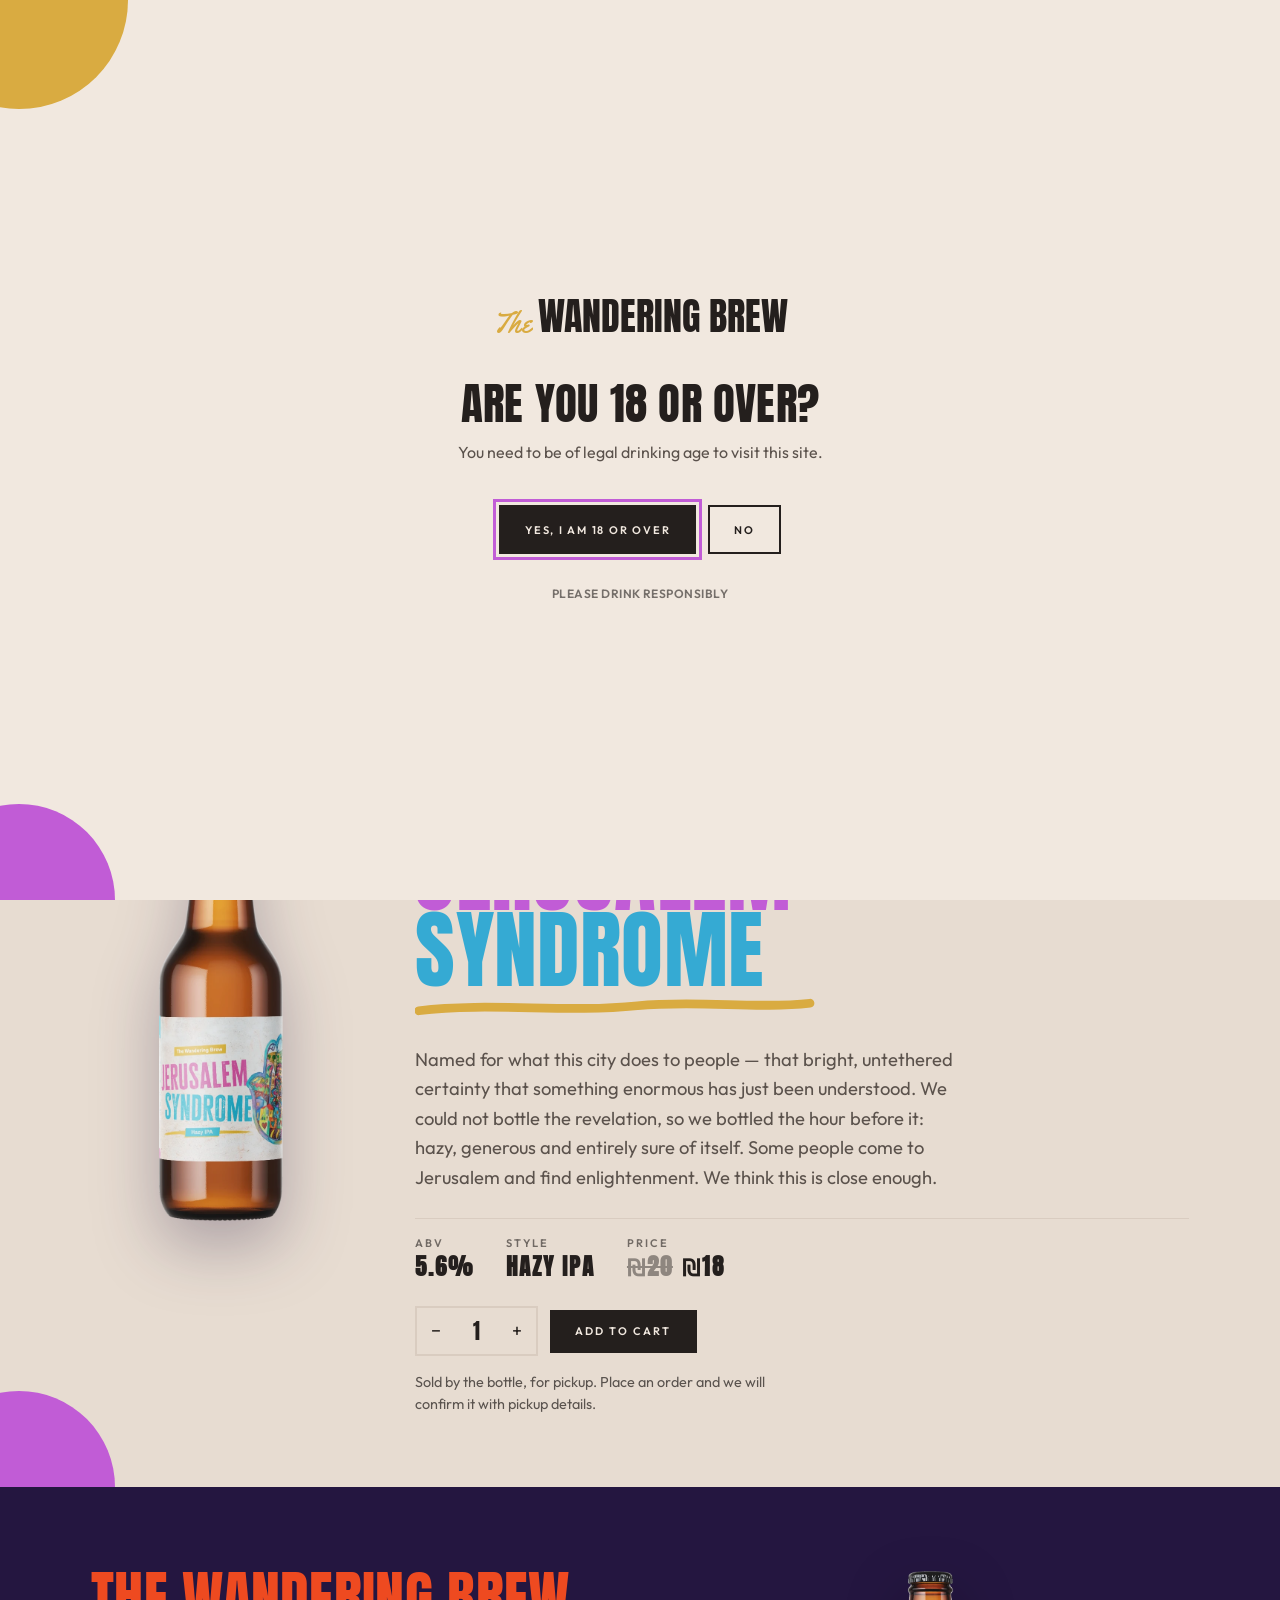
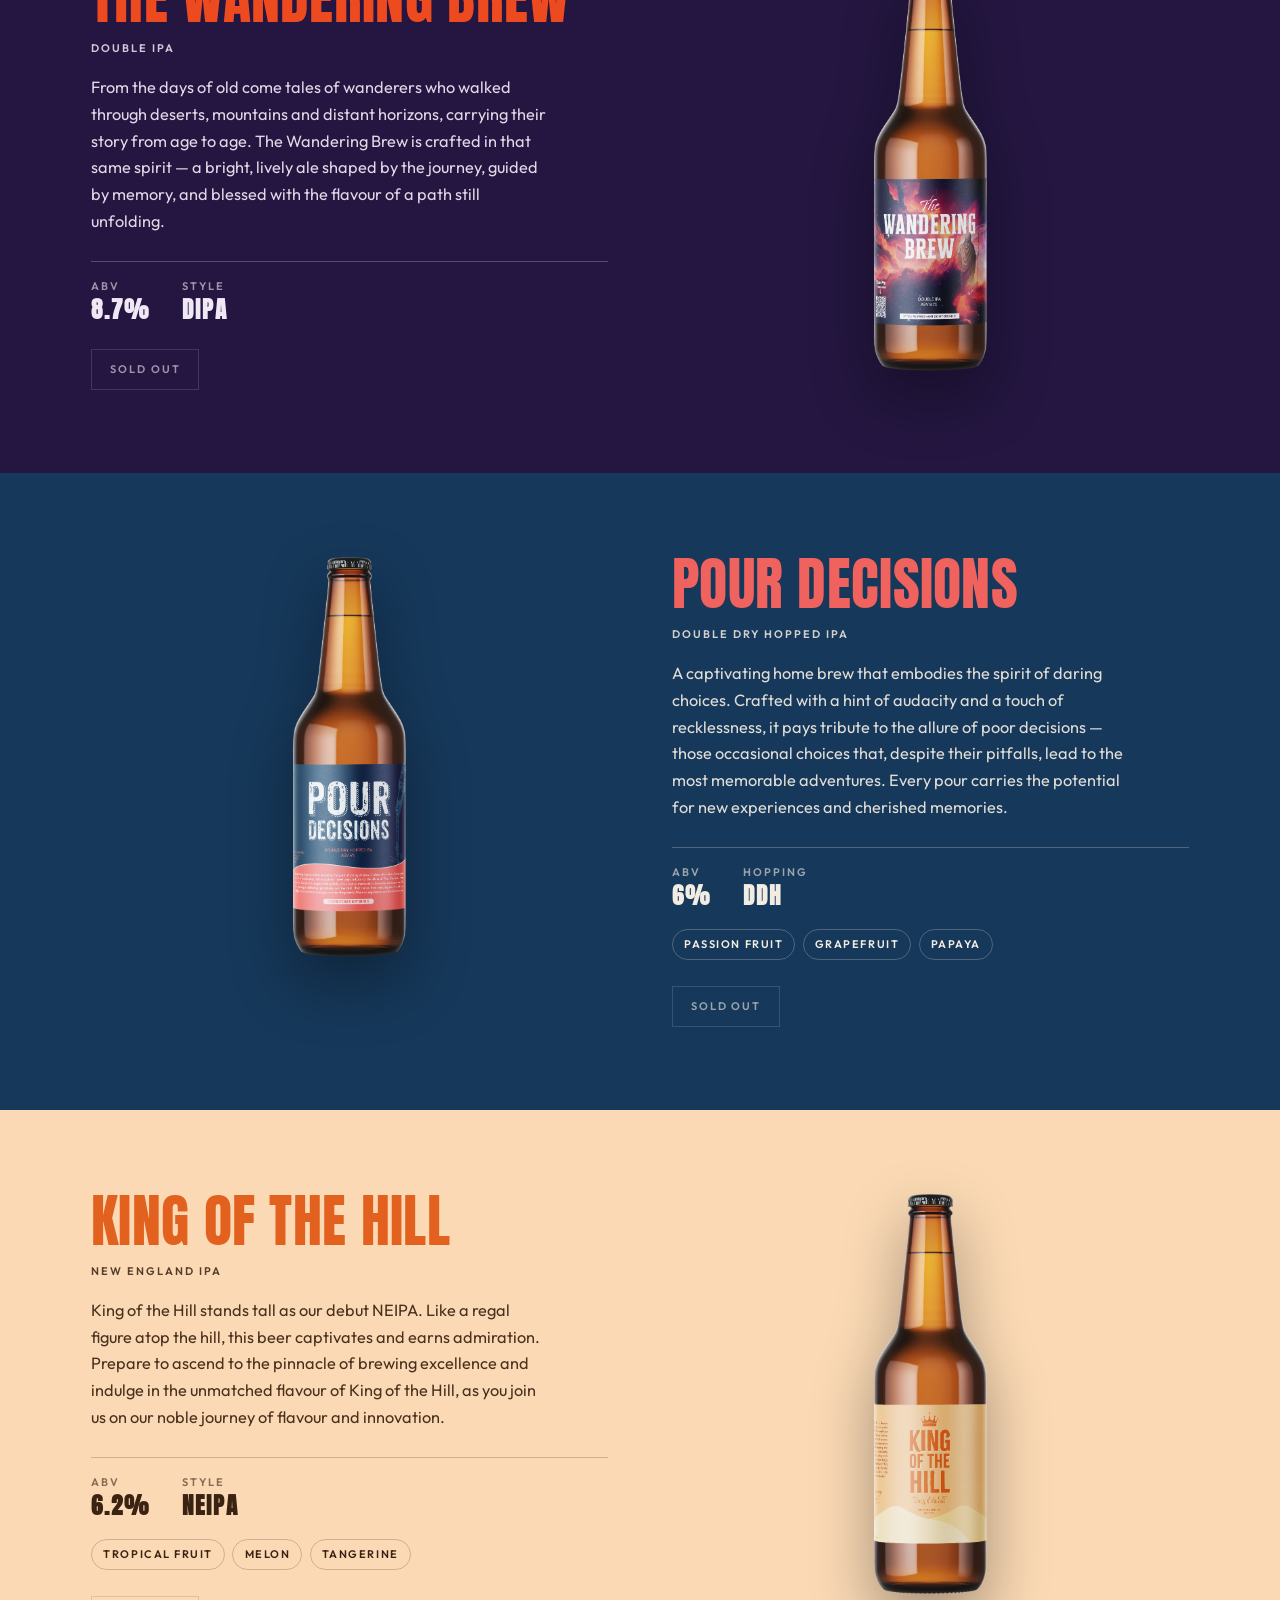
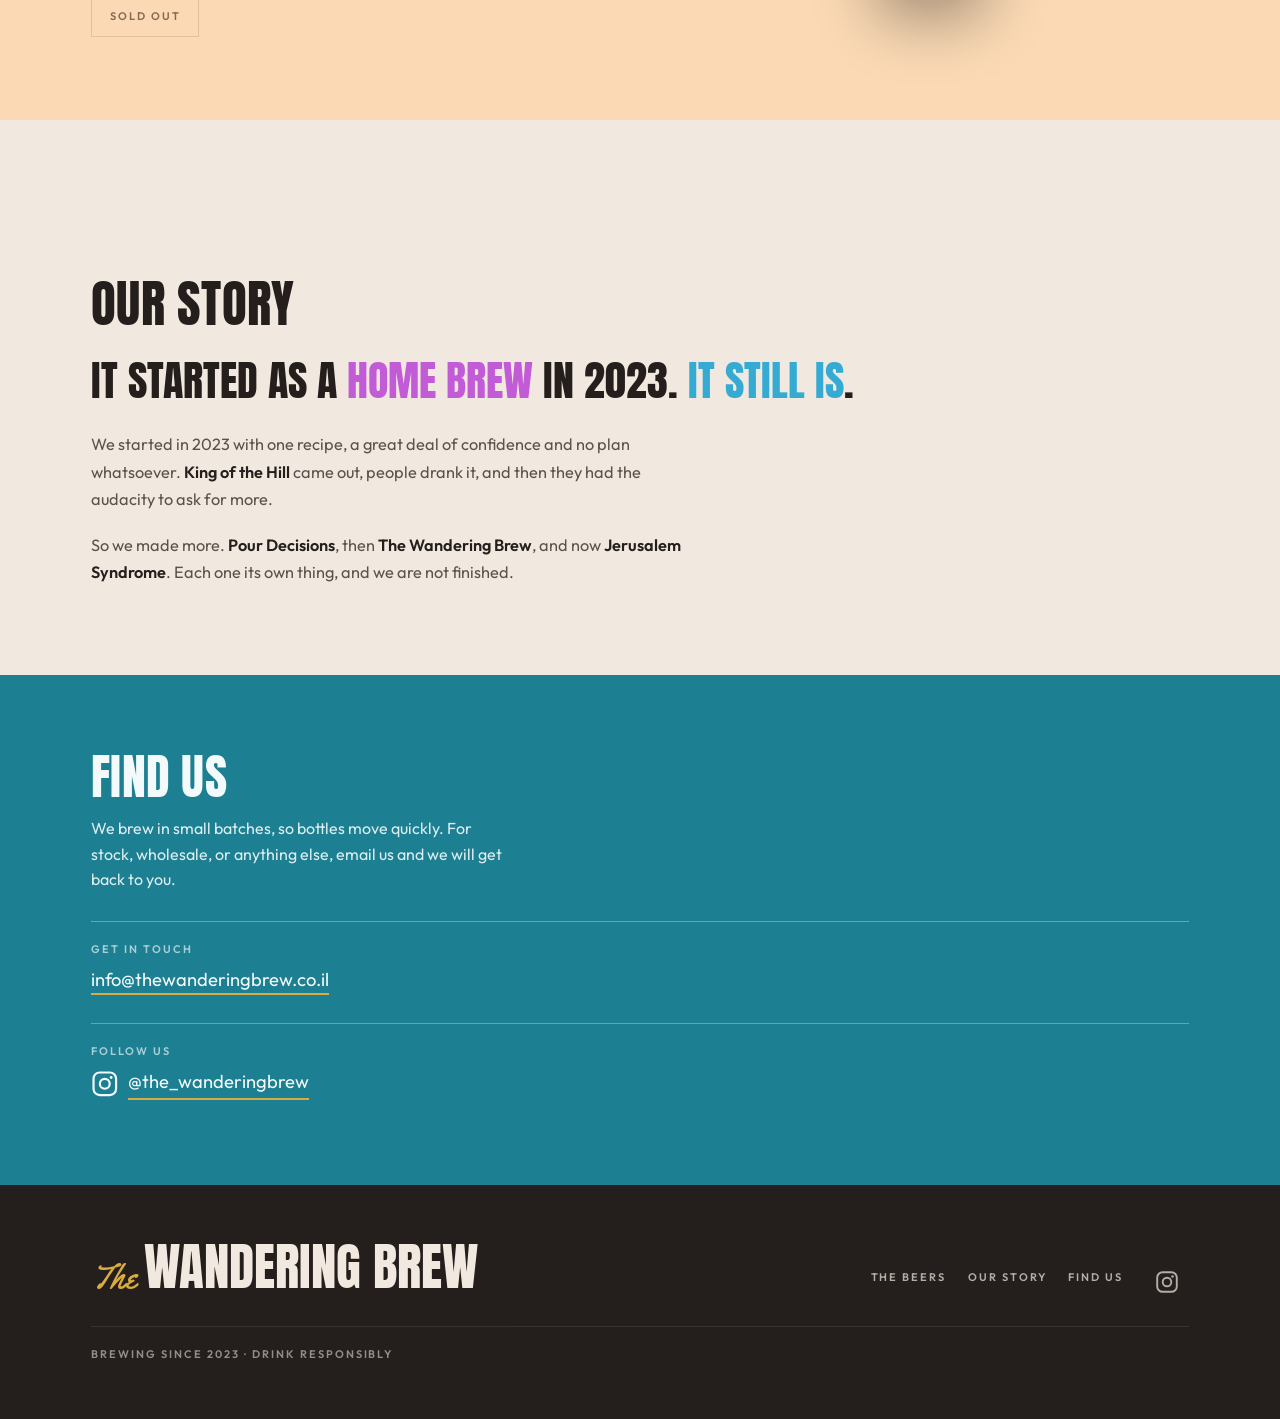
==== index.html @ 28948157 "Put the opener bottles back on mobile Restores the stacked row below 860px: static, centred, each bo" ====
<!doctype html>
<html lang="en">
<head>
<meta charset="utf-8">
<meta name="viewport" content="width=device-width,initial-scale=1,viewport-fit=cover">
<title>The Wandering Brew — small batch craft beer</title>
<meta name="description" content="Small batch craft beer. Jerusalem Syndrome, The Wandering Brew, Pour Decisions and King of the Hill.">
<link rel="canonical" href="https://thewanderingbrew.co.il/">
<meta name="theme-color" content="#F1E8DF">
<link rel="icon" href="/favicon-32.png" sizes="32x32" type="image/png">
<link rel="icon" href="/favicon-16.png" sizes="16x16" type="image/png">
<link rel="apple-touch-icon" href="/apple-touch-icon.png">

<meta property="og:type" content="website">
<meta property="og:site_name" content="The Wandering Brew">
<meta property="og:title" content="The Wandering Brew — small batch craft beer">
<meta property="og:description" content="Small batch craft beer. Jerusalem Syndrome, a hazy IPA, is out now.">
<meta property="og:url" content="https://thewanderingbrew.co.il/">
<meta property="og:image" content="https://thewanderingbrew.co.il/og.jpg">
<meta property="og:image:width" content="1200">
<meta property="og:image:height" content="630">
<meta name="twitter:card" content="summary_large_image">

<style>
/* baseline the artifact host used to provide */
:root{color-scheme:light}
*{box-sizing:border-box}
html{-webkit-text-size-adjust:100%}
body{margin:0}
img{max-width:100%}
[hidden]{display:none!important}
</style>
<link rel="preconnect" href="https://fonts.googleapis.com">
<link rel="preconnect" href="https://fonts.gstatic.com" crossorigin>
<link rel="stylesheet" href="https://fonts.googleapis.com/css2?family=Anton&family=Outfit:wght@300..700&family=Yellowtail&display=swap">
<style>
:root{
  /* pulled from the labels */
  --plaster:#F1E8DF;
  --plaster-2:#E7DCD1;
  --ink:#241F1D;
  --ink-2:#5B524C;
  --muted:#8C8078;
  --line:#D9CCC0;

  --orchid:#C15CD6;
  --cyan:#35AAD3;
  --gold:#D9AB41;
  --teal:#1C7F92;
  --orange:#E2611E;
  --peach:#FAD9B4;
  --cream:#FDEFDC;
  --navy:#16385A;
  --coral:#EF625D;
  --cosmic:#241640;
  --fire:#EE4A20;

  --display:"Anton","Arial Narrow",Impact,sans-serif;
  --script:"Yellowtail",cursive;
  --body:"Outfit","Helvetica Neue",Helvetica,Arial,sans-serif;

  --wrap:1200px;
  --gutter:clamp(18px,4vw,56px);

  --noise:url("data:image/svg+xml,%3Csvg xmlns='http://www.w3.org/2000/svg' width='260' height='260'%3E%3Cfilter id='n'%3E%3CfeTurbulence type='fractalNoise' baseFrequency='0.85' numOctaves='4' stitchTiles='stitch'/%3E%3CfeColorMatrix type='saturate' values='0'/%3E%3C/filter%3E%3Crect width='260' height='260' filter='url(%23n)'/%3E%3C/svg%3E");
  --noise-opacity:.07;
  --noise-blend:multiply;
}

*{box-sizing:border-box}
body{
  margin:0;
  background:var(--plaster);
  color:var(--ink);
  font-family:var(--body);
  font-size:1rem;
  line-height:1.6;
  -webkit-font-smoothing:antialiased;
  overflow-x:hidden;
}
body::before{
  content:"";position:fixed;inset:0;z-index:999;pointer-events:none;
  background-image:var(--noise);
  opacity:var(--noise-opacity);
  mix-blend-mode:var(--noise-blend);
}
.wrap{width:100%;max-width:var(--wrap);margin-inline:auto;padding-inline:var(--gutter)}
a{color:inherit}
p{margin:0}
h1,h2,h3{margin:0;font-family:var(--display);font-weight:400;text-transform:uppercase;line-height:.94;letter-spacing:.005em;text-wrap:balance}
img{display:block}
:focus-visible{outline:3px solid var(--orchid);outline-offset:3px}

.lbl{
  font-family:var(--body);font-size:.6875rem;font-weight:600;
  letter-spacing:.18em;text-transform:uppercase;line-height:1.4;
}
.script{font-family:var(--script);text-transform:none;font-weight:400}

/* ---------- top bar ---------- */
.topbar{position:sticky;top:env(safe-area-inset-top,0px);z-index:40;background:var(--plaster);border-bottom:1px solid var(--line)}
.topbar .wrap{display:flex;align-items:center;gap:1.1rem 1.5rem;min-height:60px;flex-wrap:wrap;padding-block:.85rem}
.mark{text-decoration:none;margin-right:auto;display:flex;align-items:baseline;gap:.3rem;white-space:nowrap}
.mark .script{font-size:1.25rem;color:var(--gold);line-height:1}
.mark .name{font-family:var(--display);font-size:1.15rem;text-transform:uppercase;letter-spacing:.01em}
.topbar nav{display:flex;gap:1.35rem;flex-wrap:wrap;align-items:center}
.topbar nav a{
  text-decoration:none;color:var(--ink-2);
  font-size:.6875rem;font-weight:600;letter-spacing:.16em;text-transform:uppercase;
  padding-bottom:.15rem;border-bottom:2px solid transparent;transition:color .18s ease,border-color .18s ease;
}
.topbar nav a:hover{color:var(--ink);border-bottom-color:var(--orchid)}

/* ---------- opener ---------- */
.opener{
  position:relative;overflow:hidden;
  background:var(--teal);color:#fff;
  min-height:clamp(470px,72vh,760px);
  display:flex;align-items:center;
}
.opener .wrap{position:relative;z-index:2;padding-block:clamp(2.5rem,6vw,4rem)}
.opener-copy{max-width:min(40%,500px)}
.wordmark{line-height:.95}
.wordmark .script{
  font-family:var(--script);text-transform:none;
  font-size:clamp(1.9rem,5.4vw,4rem);color:var(--gold);
  margin-right:.18em;
}
.wordmark .name{
  font-family:var(--display);text-transform:uppercase;
  font-size:clamp(2.3rem,7vw,5.6rem);letter-spacing:.005em;
}
.opener-line{
  margin-top:clamp(1rem,2.4vw,1.5rem);
  font-size:clamp(1.02rem,1.7vw,1.3rem);max-width:30ch;opacity:.92;
}
.opener-bottles{
  position:absolute;z-index:1;
  right:0;bottom:-64px;
  width:auto;left:38%;
  display:flex;align-items:flex-end;justify-content:flex-end;
  gap:clamp(2px,0.9vw,14px);
  padding-right:clamp(14px,1.6vw,30px);
  pointer-events:none;
}
.opener-bottles img{
  height:clamp(309px,min(69vh,45vw),716px);width:auto;flex:0 0 auto;
  filter:drop-shadow(0 18px 28px rgba(0,0,0,.32));
}
.opener-bottles img:nth-child(1){height:clamp(318px,min(70vh,46vw),740px)}
.opener-bottles img:nth-child(2){height:clamp(298px,min(66vh,44vw),693px)}
.opener-bottles img:nth-child(3){height:clamp(323px,min(71vh,47.5vw),751px)}
.opener-bottles img:nth-child(4){height:clamp(293px,min(65vh,43vw),674px)}
@media (max-width:860px){
  .opener{display:block;min-height:0}
  .opener-copy{max-width:none}
  .opener-bottles{
    position:static;left:auto;bottom:auto;
    margin-top:clamp(1.75rem,6vw,2.5rem);
    justify-content:center;padding-right:0;gap:4px;
  }
  .opener-bottles img,
  .opener-bottles img:nth-child(1),
  .opener-bottles img:nth-child(2),
  .opener-bottles img:nth-child(3),
  .opener-bottles img:nth-child(4){height:auto;width:23%;margin-bottom:0}
  .opener .wrap{padding-bottom:0}
}

/* ---------- hero ---------- */
.hero{position:relative;overflow:hidden;background:var(--plaster-2)}
.blob{position:absolute;border-radius:50%;pointer-events:none}
.blob.gold{width:clamp(130px,17vw,240px);aspect-ratio:1;background:var(--gold);top:calc(-1 * clamp(65px,8.5vw,120px));left:calc(-1 * clamp(55px,7vw,95px))}
.blob.orchid{width:clamp(120px,15vw,215px);aspect-ratio:1;background:var(--orchid);bottom:calc(-1 * clamp(60px,7.5vw,105px));left:calc(-1 * clamp(45px,6vw,85px))}
.hero .wrap{
  position:relative;z-index:1;
  display:grid;
  grid-template-columns:minmax(0,260px) minmax(0,1fr);
  gap:clamp(1.5rem,5vw,4rem);
  align-items:start;
  padding-block:clamp(2.5rem,6vw,4.5rem);
}
.tag{
  display:inline-block;background:var(--gold);color:#2B2008;
  padding:.4rem .85rem;margin-bottom:clamp(1.1rem,2.5vw,1.6rem);
}
.hero h2{font-size:clamp(2.6rem,7.6vw,5.4rem);line-height:.88}
.hero h2 .j{color:var(--orchid);display:block}
.hero h2 .s{color:var(--cyan);display:block}
.brush{display:block;width:clamp(180px,52%,400px);height:auto;margin-top:.6rem}
.hero .blurb{
  margin-top:clamp(1.25rem,3vw,1.75rem);
  font-size:clamp(1rem,1.5vw,1.15rem);color:var(--ink-2);max-width:46ch;
}
.hero .meta{display:flex;gap:1.5rem;flex-wrap:wrap;margin-top:1.5rem;color:var(--muted)}
.hero .meta b{color:var(--ink);font-weight:600}

/* ---------- section head ---------- */
.sec-head{
  display:flex;justify-content:space-between;align-items:flex-end;gap:1.5rem;flex-wrap:wrap;
  padding-block:clamp(2.75rem,6vw,4.5rem) clamp(1.5rem,3vw,2.25rem);
}
.sec-head h2{font-size:clamp(1.9rem,5vw,3.2rem)}
.sec-head p{color:var(--ink-2);max-width:42ch;font-size:.95rem}

/* ---------- beer rows ---------- */
.beer{background:var(--bg);color:var(--fg);position:relative;overflow:hidden}
.beer .wrap{
  display:grid;grid-template-columns:minmax(0,1fr) minmax(0,1fr);
  gap:clamp(1.75rem,5vw,4.5rem);align-items:start;
  padding-block:clamp(2.75rem,6.5vw,5.5rem);
}
@media (max-width:820px){.beer .wrap{grid-template-columns:1fr;gap:1.75rem}}
.beer.flip .media{order:2}
@media (max-width:820px){.beer.flip .media{order:0}}
.bottle{
  width:fit-content;
  margin-inline:auto;
  filter:drop-shadow(0 26px 30px rgba(0,0,0,.34));
}
.bottle img{height:min(50vh,400px);width:auto}
.beer .no{color:var(--accent);margin-bottom:.9rem}
.beer h3{font-size:clamp(2.1rem,5.5vw,3.6rem);color:var(--accent)}
.beer .sub{font-family:var(--script);font-size:1.35rem;color:var(--fg);opacity:.8;margin-top:.35rem}
.beer .style{margin-top:1rem;color:var(--fg);opacity:.85}
.beer .desc{margin-top:1.1rem;font-size:1.02rem;line-height:1.65;max-width:42ch;opacity:.92}
.specs{display:flex;gap:2rem;flex-wrap:wrap;margin-top:1.6rem;padding-top:1.1rem;border-top:1px solid var(--hair)}
.specs .k{opacity:.6;display:block;margin-bottom:.2rem}
.specs .v{font-family:var(--display);font-size:1.45rem;text-transform:uppercase;line-height:1}
.specs .v s{opacity:.45;text-decoration-thickness:2px;margin-right:.15rem}
.notes{margin-top:1.25rem;display:flex;gap:.45rem;flex-wrap:wrap}
.note{
  font-size:.6875rem;font-weight:600;letter-spacing:.14em;text-transform:uppercase;
  padding:.35rem .7rem;border:1px solid var(--hair);border-radius:99px;
}
.tbc{opacity:.55;font-style:italic;text-transform:none;letter-spacing:0;font-family:var(--body);font-size:1rem}

/* anchor targets, offset so the sticky bar does not sit over them */
#beers,#story,#find{scroll-margin-top:var(--bar,68px)}

/* ---------- buying ---------- */
.buy{display:flex;align-items:center;gap:.75rem;flex-wrap:wrap;margin-top:1.6rem}
.btn{
  font-family:var(--body);font-size:.6875rem;font-weight:600;
  letter-spacing:.18em;text-transform:uppercase;line-height:1;
  background:var(--ink);color:var(--plaster);
  border:0;padding:1rem 1.6rem;cursor:pointer;transition:opacity .18s ease;
}
.btn:hover{opacity:.84}
.btn.is-done{background:var(--teal)}
.qty{display:flex;align-items:center;border:2px solid var(--hair,var(--line))}
.qty-btn{
  font-family:var(--body);font-size:1.15rem;line-height:1;
  background:none;border:0;color:inherit;cursor:pointer;width:2.3rem;height:2.9rem;
}
.qty-n{
  width:2.8rem;height:2.9rem;text-align:center;padding:0;
  font-family:var(--display);font-size:1.3rem;
  background:none;border:0;color:inherit;-moz-appearance:textfield;
}
.qty-n::-webkit-outer-spin-button,.qty-n::-webkit-inner-spin-button{-webkit-appearance:none;margin:0}
.soldout{display:inline-block;padding:.75rem 1.1rem;border:1px solid var(--hair,var(--line));opacity:.6}
.buy-note{margin-top:.9rem;font-size:.9rem;line-height:1.55;opacity:.72;max-width:42ch}
/* scoped to beat .topbar nav a, which otherwise wins on specificity and
   knocks out the bottom border and the padding */
.topbar nav a.cartlink{
  display:inline-flex;align-items:center;gap:.3rem;
  color:var(--ink);border:2px solid var(--ink);
  padding:.5rem .8rem;line-height:1;
}
.topbar nav a.cartlink:hover{
  background:rgba(36,31,29,.07);color:var(--ink);border-color:var(--ink);
}
.cart-n{font-weight:700;letter-spacing:.02em}
.cart-n i{font-style:normal}

/* ---------- story ---------- */
.story .wrap{padding-block:clamp(3rem,7vw,5.5rem)}
.pull{
  font-family:var(--display);text-transform:uppercase;
  font-size:clamp(1.5rem,3.6vw,2.6rem);line-height:1.02;
  margin-bottom:1.75rem;
}
.pull i{font-style:normal;color:var(--orchid)}
.pull em{font-style:normal;color:var(--cyan)}
.prose{color:var(--ink-2);max-width:56ch;font-size:1.02rem;line-height:1.7}
.prose p+p{margin-top:1.1rem}
.prose b{color:var(--ink);font-weight:600}

/* ---------- find ---------- */
.find{background:var(--teal);color:#F3FAFB}
.find .wrap{padding-block:clamp(3rem,7vw,5rem)}
.find h2{font-size:clamp(1.9rem,5vw,3rem)}
.find p{margin-top:1rem;max-width:38ch;opacity:.9}
.find .slot{margin-top:1.75rem;padding-top:1.25rem;border-top:1px solid rgba(255,255,255,.3)}
.find .slot .lbl{opacity:.65;margin-bottom:.5rem}
.find .slot a{font-size:1.15rem;text-decoration:none;border-bottom:2px solid var(--gold);padding-bottom:.1rem}

/* social link: the glyph sits outside the underline so the rule tracks the text */
.social{display:inline-flex;align-items:center;gap:.6rem;text-decoration:none}
.social .ig{width:1.5em;height:1.5em;flex:0 0 auto;transition:opacity .18s ease}
.social:hover .ig{opacity:.75}
.find .slot a.social{border-bottom:0;padding-bottom:0}
.find .slot a.social span{border-bottom:2px solid var(--gold);padding-bottom:.1rem}
.foot-nav a.social{
  display:inline-flex;align-items:center;justify-content:center;
  width:44px;height:44px;margin:-10px 0;  /* a real tap target without moving the row */
}
.foot-nav a.social .ig{width:24px;height:24px}
.find ul{list-style:none;margin:1.25rem 0 0;padding:0;display:grid;gap:0}
.find li{padding-block:.8rem;border-bottom:1px solid rgba(255,255,255,.22);display:flex;justify-content:space-between;gap:1rem;flex-wrap:wrap}
.find li span{opacity:.72;font-size:.9rem}
.find-grid{display:grid;gap:clamp(2rem,5vw,4rem);grid-template-columns:minmax(0,1fr)}
.find.has-map .find-grid{grid-template-columns:minmax(0,1fr) minmax(0,1.15fr);align-items:start}
@media (max-width:820px){.find.has-map .find-grid{grid-template-columns:1fr}}
.map-lbl{opacity:.65;margin-bottom:.75rem}
.map-frame{
  position:relative;aspect-ratio:4/3;
  border:2px solid rgba(255,255,255,.35);background:rgba(0,0,0,.12);
}
.map-frame iframe{position:absolute;inset:0;width:100%;height:100%;border:0;display:block}

/* ---------- footer ---------- */
footer{background:#241F1D;color:#F1E8DF}
footer .wrap{padding-block:clamp(2.5rem,5vw,3.5rem);display:grid;gap:2rem}
.foot-top{display:flex;justify-content:space-between;gap:2rem;flex-wrap:wrap;align-items:flex-end}
.foot-mark{display:flex;align-items:baseline;gap:.4rem}
.foot-mark .script{font-family:var(--script);font-size:clamp(1.5rem,4vw,2.2rem);color:var(--gold);line-height:1}
.foot-mark .name{font-family:var(--display);font-size:clamp(1.8rem,5.5vw,3.2rem);text-transform:uppercase;line-height:1}
.foot-nav{display:flex;gap:1.35rem;flex-wrap:wrap}
.foot-nav a{text-decoration:none;opacity:.7;transition:opacity .18s ease}
.foot-nav a:hover{opacity:1}
.foot-legal{display:flex;justify-content:space-between;gap:1.5rem;flex-wrap:wrap;opacity:.55;border-top:1px solid rgba(255,255,255,.16);padding-top:1.25rem}
.shout{color:var(--gold);opacity:1}


/* ---------- age gate ---------- */
.agegate{display:none}
.needs-age-check .agegate{
  display:grid;place-items:center;
  position:fixed;inset:0;z-index:2000;
  background:var(--plaster);
  padding:var(--gutter);
  overflow:auto;
}
.needs-age-check body{overflow:hidden}
.agegate-inner{position:relative;z-index:1;max-width:30rem;text-align:center}
.agegate .mark-lg{
  display:flex;align-items:baseline;gap:.4rem;justify-content:center;
  margin-bottom:clamp(1.75rem,5vw,2.75rem);
}
.agegate .mark-lg .script{font-family:var(--script);font-size:clamp(1.3rem,4vw,1.9rem);color:var(--gold);line-height:1}
.agegate .mark-lg .name{font-family:var(--display);font-size:clamp(1.5rem,5vw,2.4rem);text-transform:uppercase;line-height:1}
.agegate h2{font-size:clamp(1.8rem,6vw,2.8rem);margin-bottom:1rem}
.agegate p{color:var(--ink-2);margin-bottom:clamp(1.75rem,4vw,2.5rem)}
.agegate-actions{display:flex;gap:.75rem;flex-wrap:wrap;justify-content:center}
.agegate button{
  font-family:var(--body);font-size:.6875rem;font-weight:600;
  letter-spacing:.16em;text-transform:uppercase;cursor:pointer;
  padding:.95rem 1.5rem;border:2px solid var(--ink);
  background:var(--ink);color:var(--plaster);
  transition:background .18s ease,color .18s ease,border-color .18s ease;
}
.agegate button.no{background:transparent;color:var(--ink)}
.agegate button:hover{background:var(--orchid);border-color:var(--orchid);color:#fff}
.agegate .denied{display:none;margin-top:1.5rem;padding-top:1.5rem;border-top:1px solid var(--line);color:var(--ink-2)}
.agegate.is-denied .agegate-actions{display:none}
.agegate.is-denied .denied{display:block}
.agegate .legal{margin-top:2rem;font-size:.75rem;opacity:.6;letter-spacing:.04em}

.hero-art img{
  height:min(54vh,440px);width:auto;margin-inline:auto;
  filter:drop-shadow(0 26px 32px rgba(36,22,64,.3));
}
@media (max-width:860px){
  .hero .wrap{grid-template-columns:1fr}
  .hero-art{order:2}
}

@media (prefers-reduced-motion: reduce){*{transition-duration:.01ms!important;animation-duration:.01ms!important}}
</style>
<script>
(function(){
  try{ if(localStorage.getItem('twb-age-ok') === '1') return; }catch(e){}
  document.documentElement.className += ' needs-age-check';
})();
</script>
</head>
<body>
<div class="agegate" id="agegate" role="dialog" aria-modal="true" aria-labelledby="agegate-q">
  <div class="blob gold" aria-hidden="true"></div>
  <div class="blob orchid" aria-hidden="true"></div>
  <div class="agegate-inner">
    <div class="mark-lg"><span class="script">The</span><span class="name">Wandering Brew</span></div>
    <h2 id="agegate-q">Are you 18 or over?</h2>
    <p>You need to be of legal drinking age to visit this site.</p>
    <div class="agegate-actions">
      <button type="button" id="age-yes">Yes, I am 18 or over</button>
      <button type="button" class="no" id="age-no">No</button>
    </div>
    <div class="denied">
      <p style="margin:0">Come back when you are 18. We will still be here, probably with a new beer.</p>
    </div>
    <div class="legal lbl">Please drink responsibly</div>
  </div>
</div>

<header class="topbar">
  <div class="wrap">
    <a class="mark" href="#top"><span class="script">The</span><span class="name">Wandering Brew</span></a>
    <nav>
      <a href="#beers">The beers</a>
      <a href="#story">Our story</a>
      <a href="#find">Find us</a>
      <a class="cartlink" href="checkout.html">Cart <span class="cart-n">(<i data-cart-count>0</i>)</span></a>
    </nav>
  </div>
</header>

<main id="top">

  <section class="opener">
    <div class="wrap">
      <div class="opener-copy">
        <h1 class="wordmark"><span class="script">The</span><span class="name">Wandering Brew</span></h1>
        <p class="opener-line">A home brew that got out of hand.</p>
      </div>
    </div>
    <div class="opener-bottles" aria-hidden="true">
      <img src="img/bottle-king-of-the-hill.png" alt="">
      <img src="img/bottle-pour-decisions.png" alt="">
      <img src="img/bottle-wandering-brew.png" alt="">
      <img src="img/bottle-jerusalem-syndrome.png" alt="">
    </div>
  </section>

  <div class="hero" id="beers">
    <div class="blob gold" aria-hidden="true"></div>
    <div class="blob orchid" aria-hidden="true"></div>
    <div class="wrap">
      <div class="hero-art">
        <img src="img/bottle-jerusalem-syndrome.png" alt="A bottle of Jerusalem Syndrome, its watercolour hamsa label on plaster.">
      </div>
      <div>
        <div class="tag lbl">New release</div>
        <h2><span class="j">Jerusalem</span><span class="s">Syndrome</span></h2>
        <svg class="brush" viewBox="0 0 320 16" aria-hidden="true">
          <path d="M3 11 C60 4, 120 13, 178 7 C226 2, 274 10, 316 5"
                fill="none" stroke="var(--gold)" stroke-width="7" stroke-linecap="round"/>
        </svg>
        <p class="blurb">Named for what this city does to people — that bright, untethered certainty that something enormous has just been understood. We could not bottle the revelation, so we bottled the hour before it: hazy, generous and entirely sure of itself. Some people come to Jerusalem and find enlightenment. We think this is close enough.</p>
        <div class="specs lbl" style="--hair:var(--line)">
          <div><span class="k">ABV</span><span class="v">5.6%</span></div>
          <div><span class="k">Style</span><span class="v">Hazy IPA</span></div>
          <div><span class="k">Price</span><span class="v"><s>&#8362;20</s> &#8362;18</span></div>
        </div>
        <div class="buy">
          <div class="qty" role="group" aria-label="Number of bottles">
            <button type="button" class="qty-btn" data-step="-1" aria-label="One fewer">&minus;</button>
            <input class="qty-n" id="qty-jerusalem-syndrome" type="number" inputmode="numeric"
                   min="1" max="24" step="1" value="1" aria-label="Bottles">
            <button type="button" class="qty-btn" data-step="1" aria-label="One more">+</button>
          </div>
          <button type="button" class="btn" data-add="jerusalem-syndrome">Add to cart</button>
        </div>
        <p class="buy-note">Sold by the bottle, for pickup. Place an order and we will confirm it with pickup details.</p>
      </div>
    </div>
  </div>


  <article class="beer flip" style="--bg:var(--cosmic);--fg:#F0E9F5;--accent:var(--fire);--hair:rgba(240,233,245,.25)">
    <div class="wrap">
      <div class="media">
        <div class="bottle">
          <img src="img/bottle-wandering-brew.png" alt="A bottle of The Wandering Brew, a robed figure walking into a burning nebula.">
        </div>
      </div>
      <div>
        <h3>The Wandering Brew</h3>
        <div class="style lbl">Double IPA</div>
        <p class="desc">From the days of old come tales of wanderers who walked through deserts, mountains and distant horizons, carrying their story from age to age. The Wandering Brew is crafted in that same spirit — a bright, lively ale shaped by the journey, guided by memory, and blessed with the flavour of a path still unfolding.</p>
        <div class="specs lbl">
          <div><span class="k">ABV</span><span class="v">8.7%</span></div>
          <div><span class="k">Style</span><span class="v">DIPA</span></div>
        </div>
        <div class="buy"><span class="soldout lbl">Sold out</span></div>
      </div>
    </div>
  </article>

  <article class="beer" style="--bg:var(--navy);--fg:#F2ECE2;--accent:var(--coral);--hair:rgba(242,236,226,.25)">
    <div class="wrap">
      <div class="media">
        <div class="bottle">
          <img src="img/bottle-pour-decisions.png" alt="A bottle of Pour Decisions, navy label with distressed white lettering.">
        </div>
      </div>
      <div>
        <h3>Pour Decisions</h3>
        <div class="style lbl">Double dry hopped IPA</div>
        <p class="desc">A captivating home brew that embodies the spirit of daring choices. Crafted with a hint of audacity and a touch of recklessness, it pays tribute to the allure of poor decisions — those occasional choices that, despite their pitfalls, lead to the most memorable adventures. Every pour carries the potential for new experiences and cherished memories.</p>
        <div class="specs lbl">
          <div><span class="k">ABV</span><span class="v">6%</span></div>
          <div><span class="k">Hopping</span><span class="v">DDH</span></div>
        </div>
        <div class="notes">
          <span class="note">Passion fruit</span>
          <span class="note">Grapefruit</span>
          <span class="note">Papaya</span>
        </div>
        <div class="buy"><span class="soldout lbl">Sold out</span></div>
      </div>
    </div>
  </article>

  <article class="beer flip" style="--bg:var(--peach);--fg:#3A2312;--accent:var(--orange);--hair:rgba(58,35,18,.22)">
    <div class="wrap">
      <div class="media">
        <div class="bottle">
          <img src="img/bottle-king-of-the-hill.png" alt="A bottle of King of the Hill, peach label with a crown.">
        </div>
      </div>
      <div>
        <h3>King of the Hill</h3>
        <div class="style lbl">New England IPA</div>
        <p class="desc">King of the Hill stands tall as our debut NEIPA. Like a regal figure atop the hill, this beer captivates and earns admiration. Prepare to ascend to the pinnacle of brewing excellence and indulge in the unmatched flavour of King of the Hill, as you join us on our noble journey of flavour and innovation.</p>
        <div class="specs lbl">
          <div><span class="k">ABV</span><span class="v">6.2%</span></div>
          <div><span class="k">Style</span><span class="v">NEIPA</span></div>
        </div>
        <div class="notes">
          <span class="note">Tropical fruit</span>
          <span class="note">Melon</span>
          <span class="note">Tangerine</span>
        </div>
        <div class="buy"><span class="soldout lbl">Sold out</span></div>
      </div>
    </div>
  </article>

  <section class="story" id="story">
    <div class="wrap">
      <div class="sec-head" style="padding-bottom:0">
        <h2>Our story</h2>
      </div>
      <div class="story-grid" style="margin-top:2rem">
        <div>
          <p class="pull">It started as a <i>home brew</i> in 2023. <em>It still is</em>.</p>
          <div class="prose">
            <p>We started in 2023 with one recipe, a great deal of confidence and no plan whatsoever. <b>King of the Hill</b> came out, people drank it, and then they had the audacity to ask for more.</p>
            <p>So we made more. <b>Pour Decisions</b>, then <b>The Wandering Brew</b>, and now <b>Jerusalem Syndrome</b>. Each one its own thing, and we are not finished.</p>
          </div>
        </div>
      </div>
    </div>
  </section>

  <section class="find" id="find">
    <div class="wrap">
      <div class="find-grid">
        <div>
          <h2>Find us</h2>
          <p>We brew in small batches, so bottles move quickly. For stock, wholesale, or anything else, email us and we will get back to you.</p>
          <div class="slot">
            <div class="lbl">Get in touch</div>
            <a href="mailto:info@thewanderingbrew.co.il">info@thewanderingbrew.co.il</a>
          </div>
          <div class="slot">
            <div class="lbl">Follow us</div>
            <a class="social" href="https://instagram.com/the_wanderingbrew" rel="me noopener" target="_blank">
              <svg class="ig" viewBox="0 0 24 24" fill="none" stroke="currentColor" stroke-width="1.9" stroke-linecap="round" stroke-linejoin="round" aria-hidden="true" focusable="false"><rect x="2.2" y="2.2" width="19.6" height="19.6" rx="5.4"/><circle cx="12" cy="12" r="4.3"/><circle cx="17.5" cy="6.5" r="1.25" fill="currentColor" stroke="none"/></svg><span>&#64;the_wanderingbrew</span>
            </a>
          </div>
        </div>
        <div class="map" data-map hidden>
          <div class="lbl map-lbl">Shops carrying it</div>
          <div class="map-frame">
            <iframe title="Map of the shops carrying The Wandering Brew"
                    loading="lazy" allowfullscreen
                    referrerpolicy="no-referrer-when-downgrade" src="about:blank"></iframe>
          </div>
        </div>
      </div>
    </div>
  </section>

</main>

<footer>
  <div class="wrap">
    <div class="foot-top">
      <div class="foot-mark"><span class="script">The</span><span class="name">Wandering Brew</span></div>
      <nav class="foot-nav lbl">
        <a href="#beers">The beers</a>
        <a href="#story">Our story</a>
        <a href="#find">Find us</a>
        <a class="social" href="https://instagram.com/the_wanderingbrew" rel="me noopener" target="_blank"
           aria-label="The Wandering Brew on Instagram"><svg class="ig" viewBox="0 0 24 24" fill="none" stroke="currentColor" stroke-width="1.9" stroke-linecap="round" stroke-linejoin="round" aria-hidden="true" focusable="false"><rect x="2.2" y="2.2" width="19.6" height="19.6" rx="5.4"/><circle cx="12" cy="12" r="4.3"/><circle cx="17.5" cy="6.5" r="1.25" fill="currentColor" stroke="none"/></svg></a>
      </nav>
    </div>
    <div class="foot-legal lbl">
      <span>Brewing since 2023 · Drink responsibly</span>
    </div>
  </div>
</footer>
<script>
(function(){
  var gate = document.getElementById('agegate');
  if(!gate) return;
  var root = document.documentElement;
  document.getElementById('age-yes').addEventListener('click', function(){
    try{ localStorage.setItem('twb-age-ok','1'); }catch(e){}
    root.className = root.className.replace(/\s*needs-age-check/,'');
  });
  document.getElementById('age-no').addEventListener('click', function(){
    gate.className = 'agegate is-denied';
  });
  if(root.className.indexOf('needs-age-check') !== -1){
    document.getElementById('age-yes').focus();
  }
})();
</script>
<script>
/* cart - product ids match the PRODUCTS table in checkout.html */
(function(){
  var KEY = 'twb-cart', MAX = 24;

  function read(){ try{ return JSON.parse(localStorage.getItem(KEY)) || {}; }catch(e){ return {}; } }
  function write(c){ try{ localStorage.setItem(KEY, JSON.stringify(c)); }catch(e){} paint(); }
  function clamp(v){ return Math.min(MAX, Math.max(1, v || 1)); }

  function paint(){
    var c = read(), n = 0, k;
    for(k in c){ n += c[k]; }
    Array.prototype.forEach.call(document.querySelectorAll('[data-cart-count]'), function(el){ el.textContent = n; });
  }

  Array.prototype.forEach.call(document.querySelectorAll('.qty-btn'), function(b){
    b.addEventListener('click', function(){
      var input = b.parentNode.querySelector('.qty-n');
      input.value = clamp((parseInt(input.value, 10) || 1) + parseInt(b.getAttribute('data-step'), 10));
    });
  });

  Array.prototype.forEach.call(document.querySelectorAll('[data-add]'), function(b){
    b.addEventListener('click', function(){
      var id = b.getAttribute('data-add');
      var input = document.getElementById('qty-' + id);
      var cart = read();
      cart[id] = Math.min(MAX, (cart[id] || 0) + clamp(parseInt(input && input.value, 10)));
      write(cart);
      b.textContent = 'Added';
      b.className = 'btn is-done';
      clearTimeout(b._t);
      b._t = setTimeout(function(){ b.textContent = 'Add to cart'; b.className = 'btn'; }, 1800);
    });
  });

  paint();

  /* the top bar wraps to two rows on narrow screens, so measure it rather
     than guessing a single offset for scroll-margin-top */
  var bar = document.querySelector('.topbar');
  function barHeight(){
    document.documentElement.style.setProperty('--bar', (bar.offsetHeight + 8) + 'px');
  }
  barHeight();
  window.addEventListener('resize', barHeight);
})();
</script>
<script>
/* Stockist map.
   Build the map once at google.com/mymaps: drop a pin on every shop that carries
   the beer, set the map to "Anyone with the link", then Share > Embed on my site
   and copy the value of mid= out of the iframe Google gives you. Paste that value
   between the quotes below and the map appears in Find us. Adding a shop after
   that is a pin on the map - nothing here has to change.
   Leave it empty and the map stays hidden rather than showing a broken frame. */
(function(){
  var MAP_ID = '';
  if(!MAP_ID) return;
  var box = document.querySelector('[data-map]');
  if(!box) return;
  box.querySelector('iframe').src = 'https://www.google.com/maps/d/embed?mid=' + encodeURIComponent(MAP_ID);
  box.hidden = false;
  document.querySelector('.find').className = 'find has-map';
})();
</script>
</body>
</html>
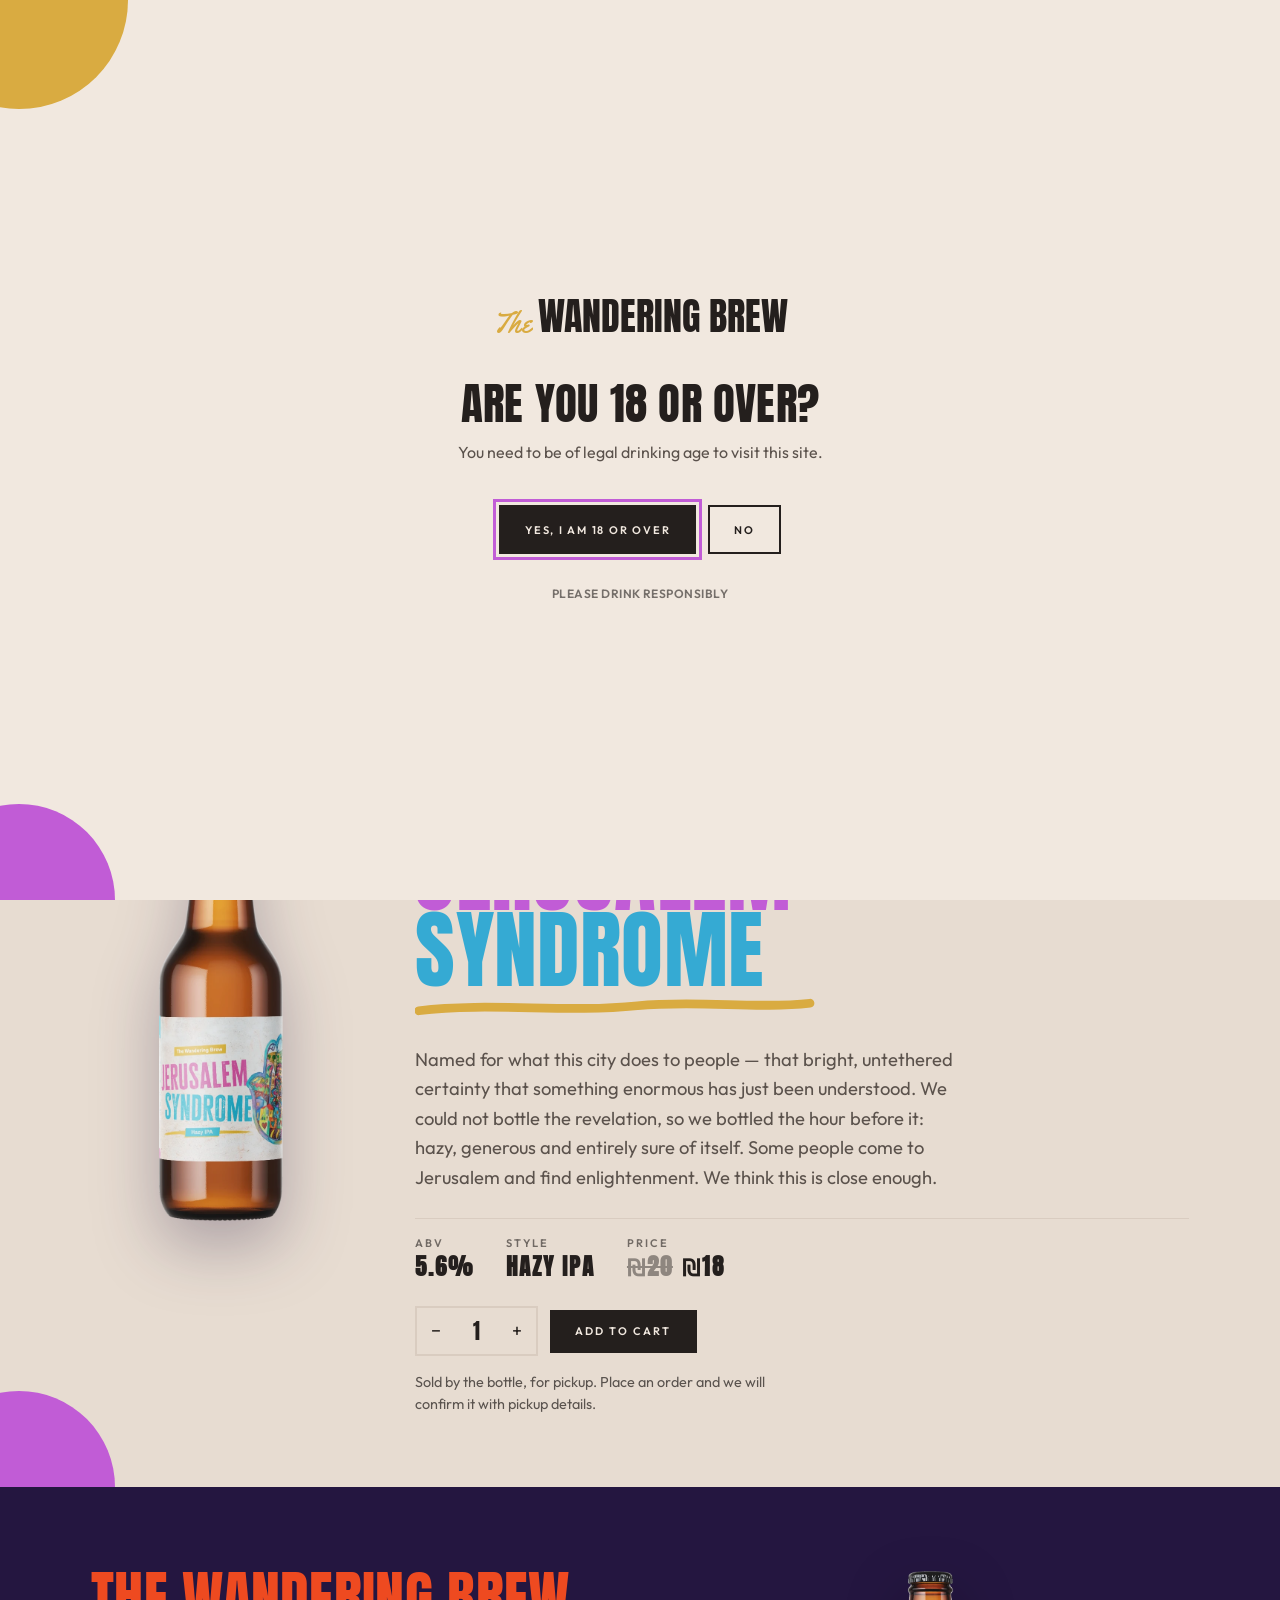
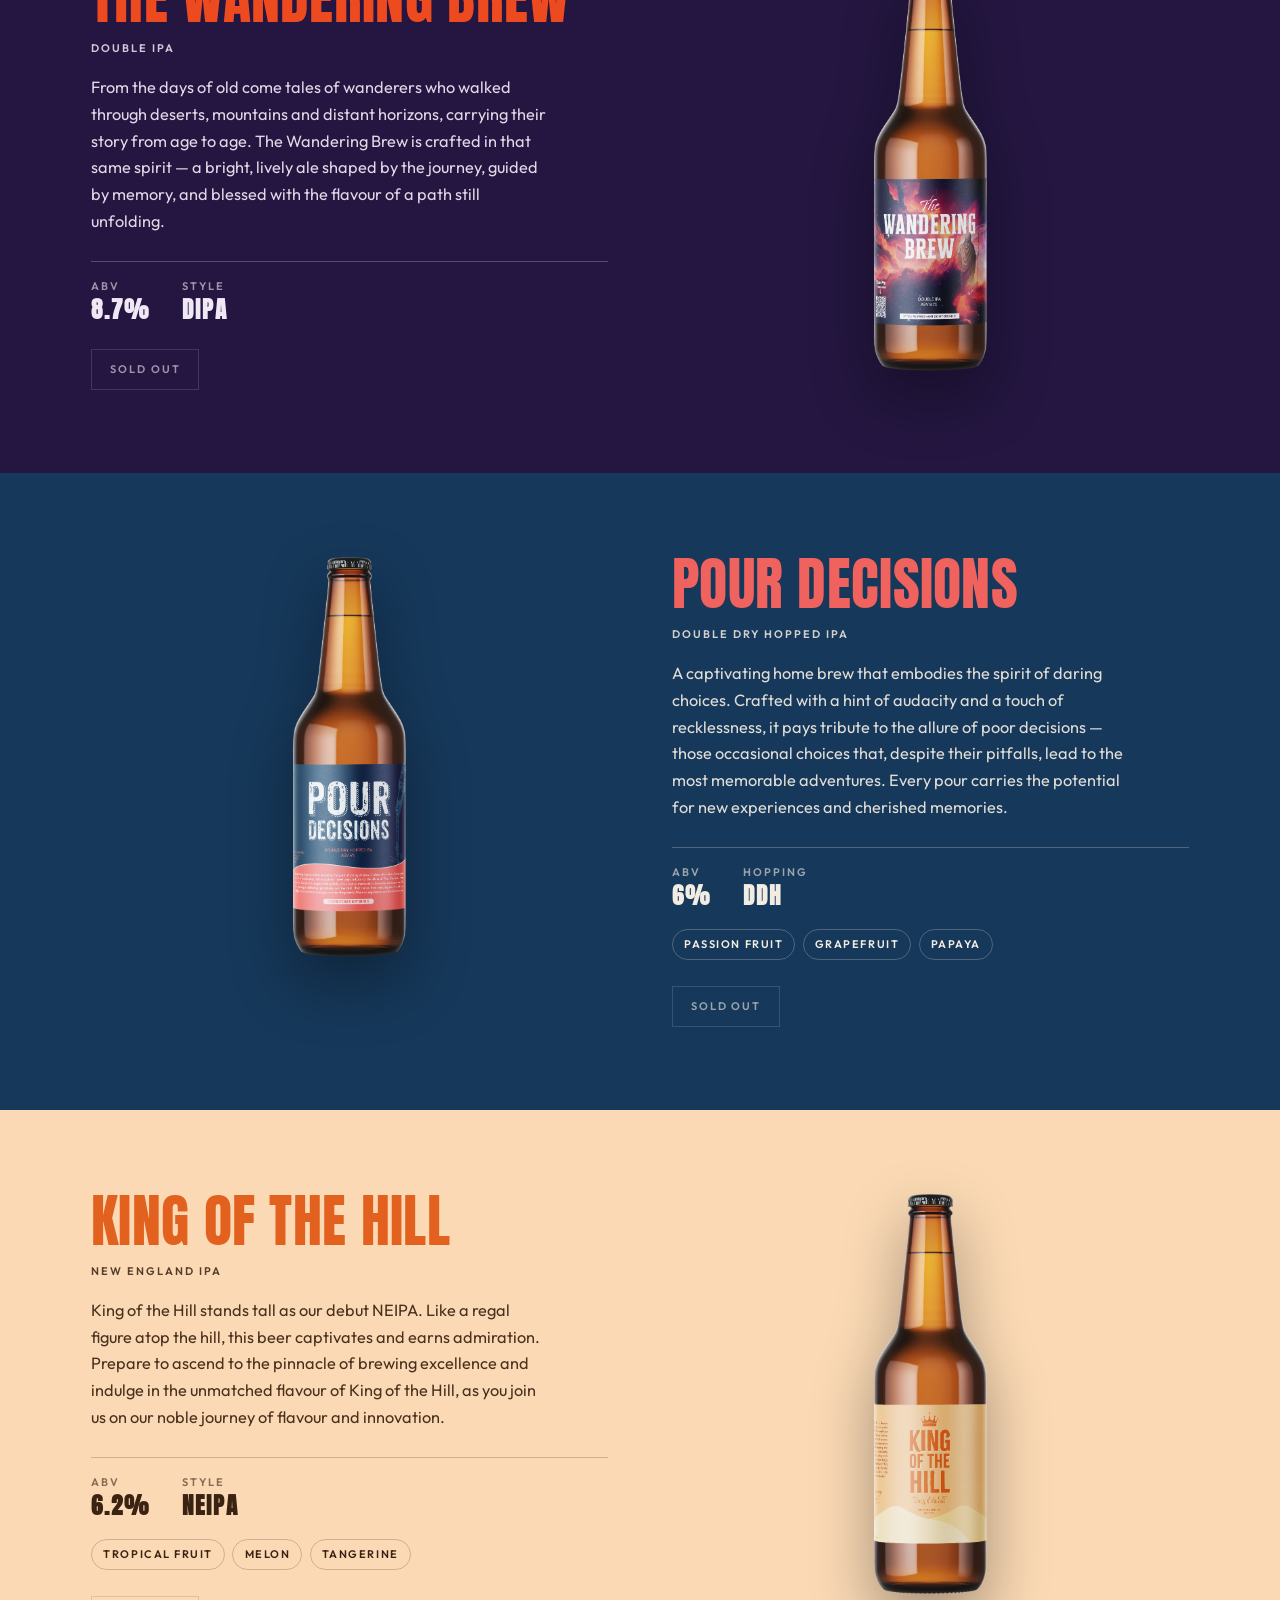
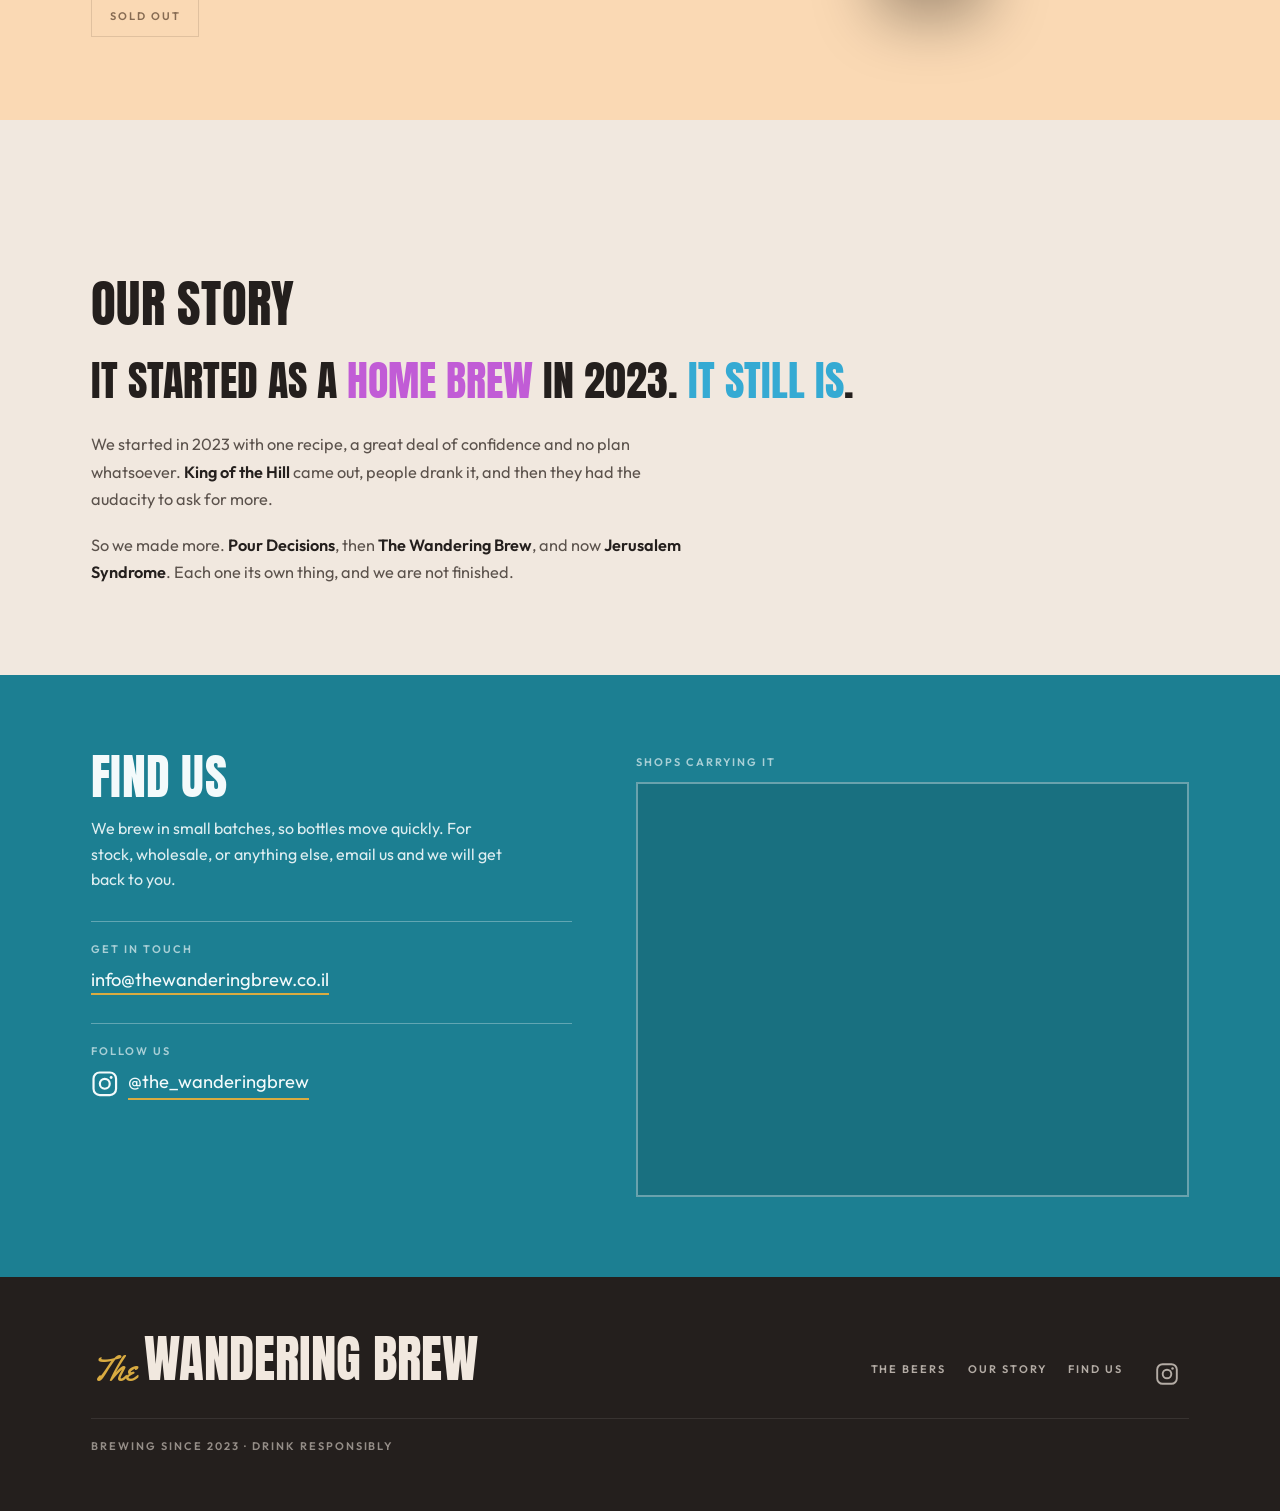
==== commit 07db50ea: "Turn on the stockist map MAP_ID set, so Find us shows "Shops carrying it" beside the contact details" ====
--- a/index.html
+++ b/index.html
@@ -119,7 +119,7 @@
   display:flex;align-items:center;
 }
 .opener .wrap{position:relative;z-index:2;padding-block:clamp(2.5rem,6vw,4rem)}
-.opener-copy{max-width:min(40%,500px)}
+.opener-copy{max-width:min(40%,500px);--wm:clamp(2.3rem,7vw,5.6rem)}
 .wordmark{line-height:.95}
 .wordmark .script{
   font-family:var(--script);text-transform:none;
@@ -128,7 +128,7 @@
 }
 .wordmark .name{
   font-family:var(--display);text-transform:uppercase;
-  font-size:clamp(2.3rem,7vw,5.6rem);letter-spacing:.005em;
+  font-size:var(--wm);letter-spacing:.005em;
 }
 .opener-line{
   margin-top:clamp(1rem,2.4vw,1.5rem);
@@ -151,6 +151,18 @@
 .opener-bottles img:nth-child(2){height:clamp(298px,min(66vh,44vw),693px)}
 .opener-bottles img:nth-child(3){height:clamp(323px,min(71vh,47.5vw),751px)}
 .opener-bottles img:nth-child(4){height:clamp(293px,min(65vh,43vw),674px)}
+/* the tagline tucks onto BREW's line, filling the gap to its right. Only
+   above 1200px: below that the column cannot hold BREW plus the tagline,
+   and it drops back underneath. */
+@media (min-width:1200px){
+  .opener-copy{max-width:min(44%,560px)}
+  .opener-line{
+    margin-top:calc(-0.72 * var(--wm));
+    margin-left:calc(2.18 * var(--wm));
+    max-width:16ch;text-wrap:balance;
+  }
+}
+
 @media (max-width:860px){
   .opener{display:block;min-height:0}
   .opener-copy{max-width:none}
@@ -423,7 +435,7 @@
     <div class="wrap">
       <div class="opener-copy">
         <h1 class="wordmark"><span class="script">The</span><span class="name">Wandering Brew</span></h1>
-        <p class="opener-line">A home brew that got out of hand.</p>
+        <p class="opener-line">A little journey in every pour.</p>
       </div>
     </div>
     <div class="opener-bottles" aria-hidden="true">
@@ -678,7 +690,7 @@
    that is a pin on the map - nothing here has to change.
    Leave it empty and the map stays hidden rather than showing a broken frame. */
 (function(){
-  var MAP_ID = '';
+  var MAP_ID = '1L01fd9_-ZyZUh4Im0rtZZPGQC8Old5I';
   if(!MAP_ID) return;
   var box = document.querySelector('[data-map]');
   if(!box) return;
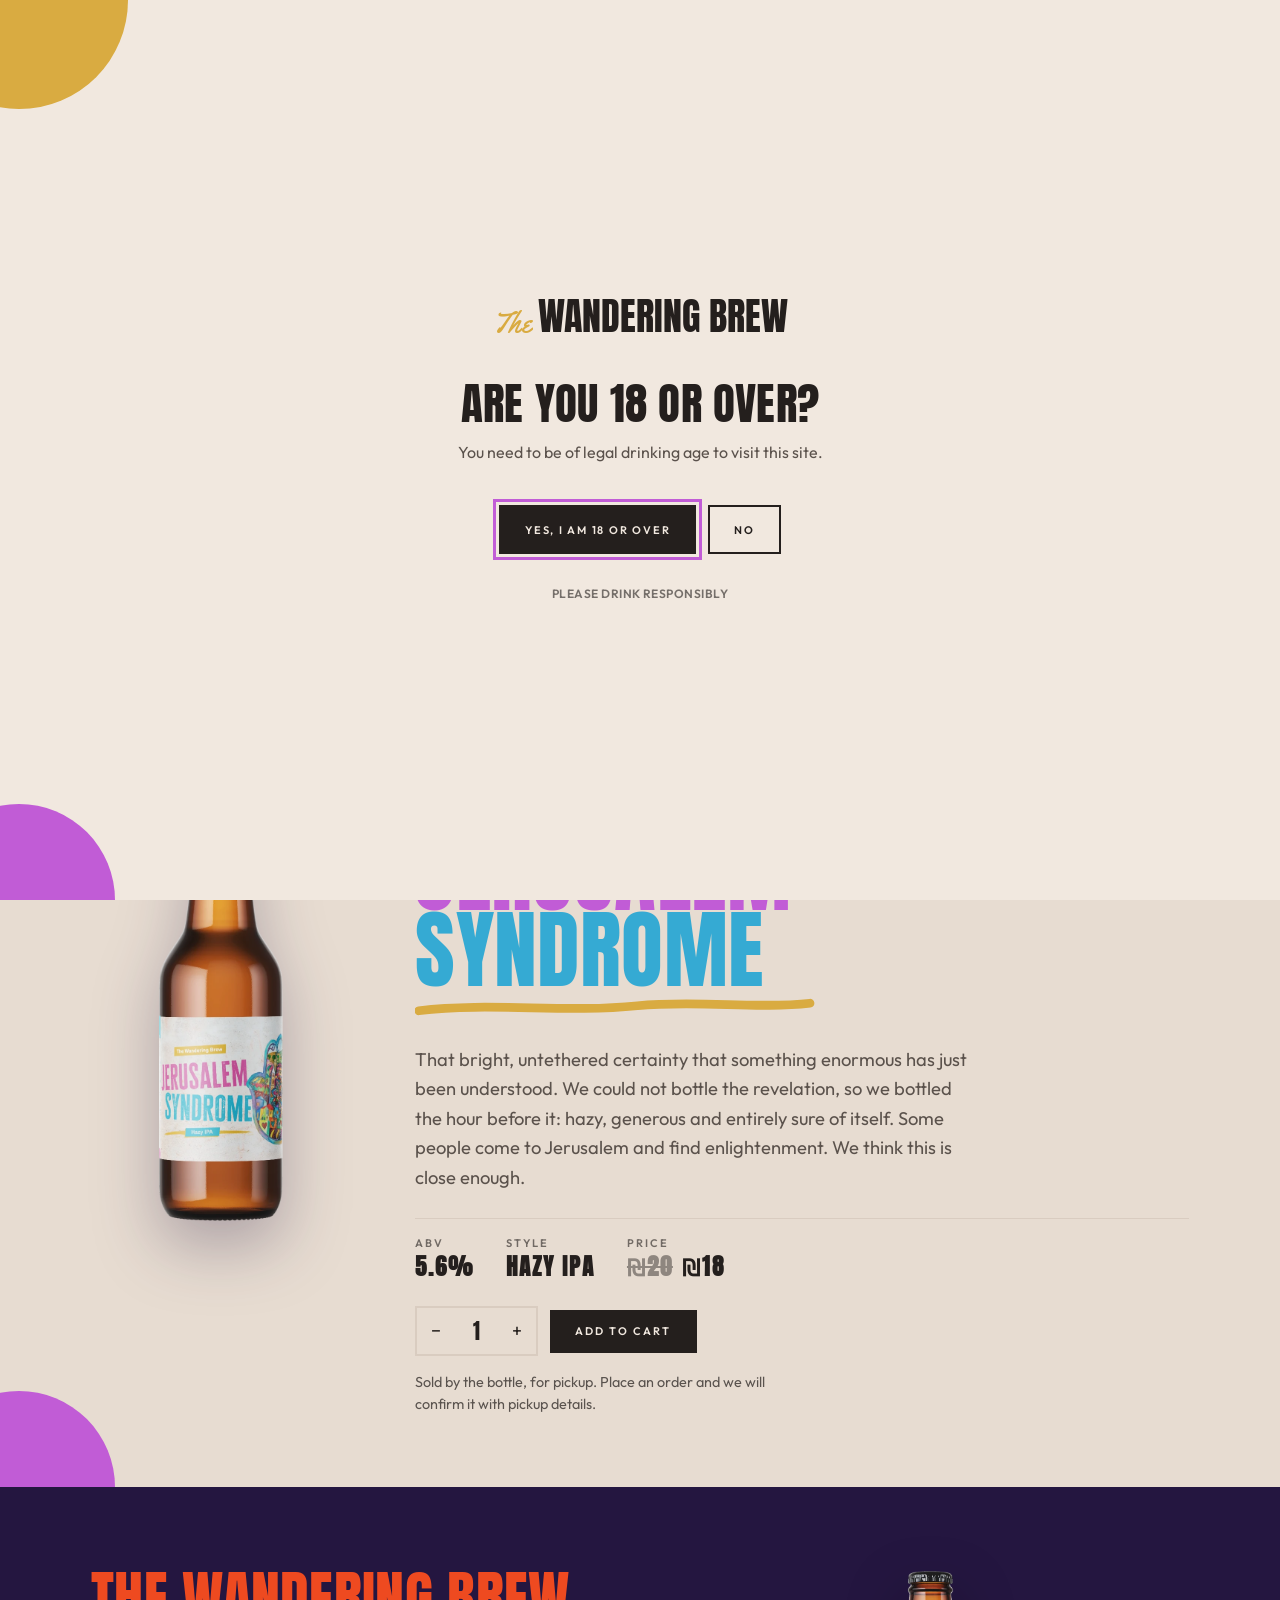
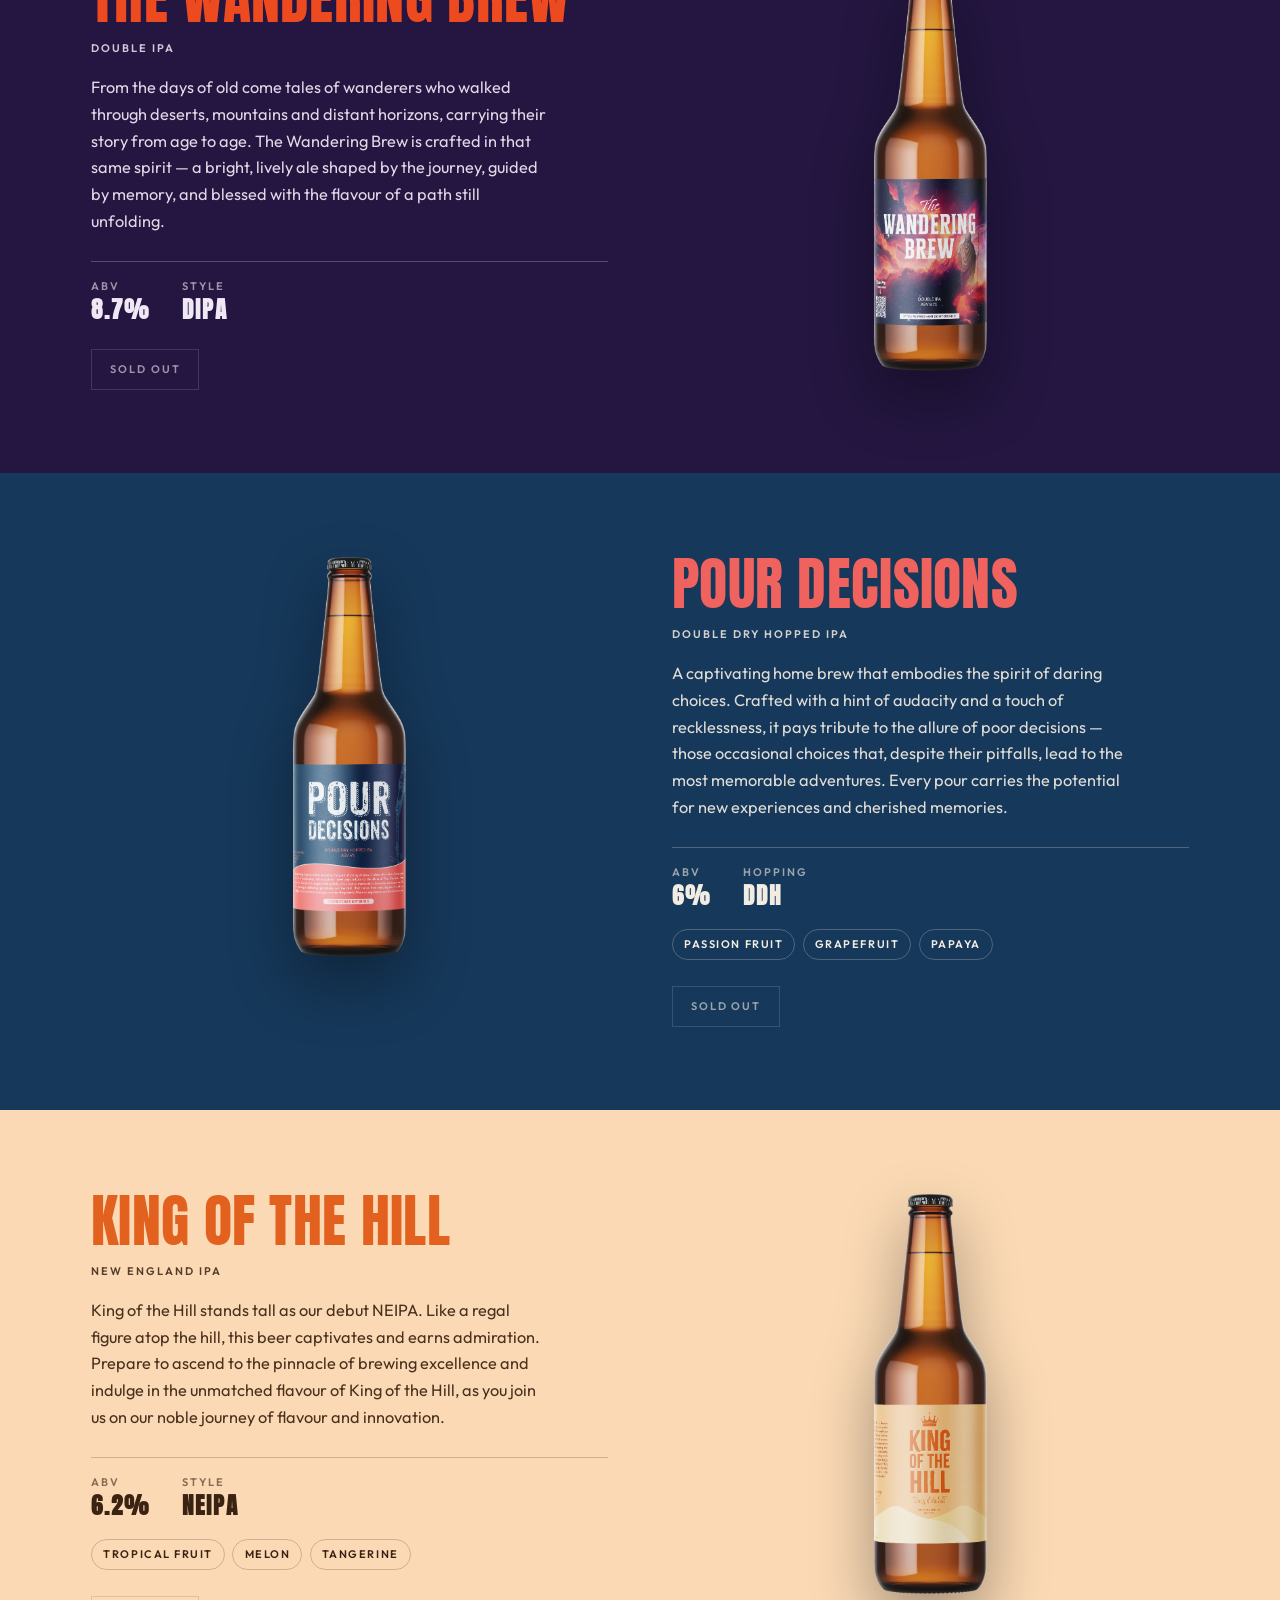
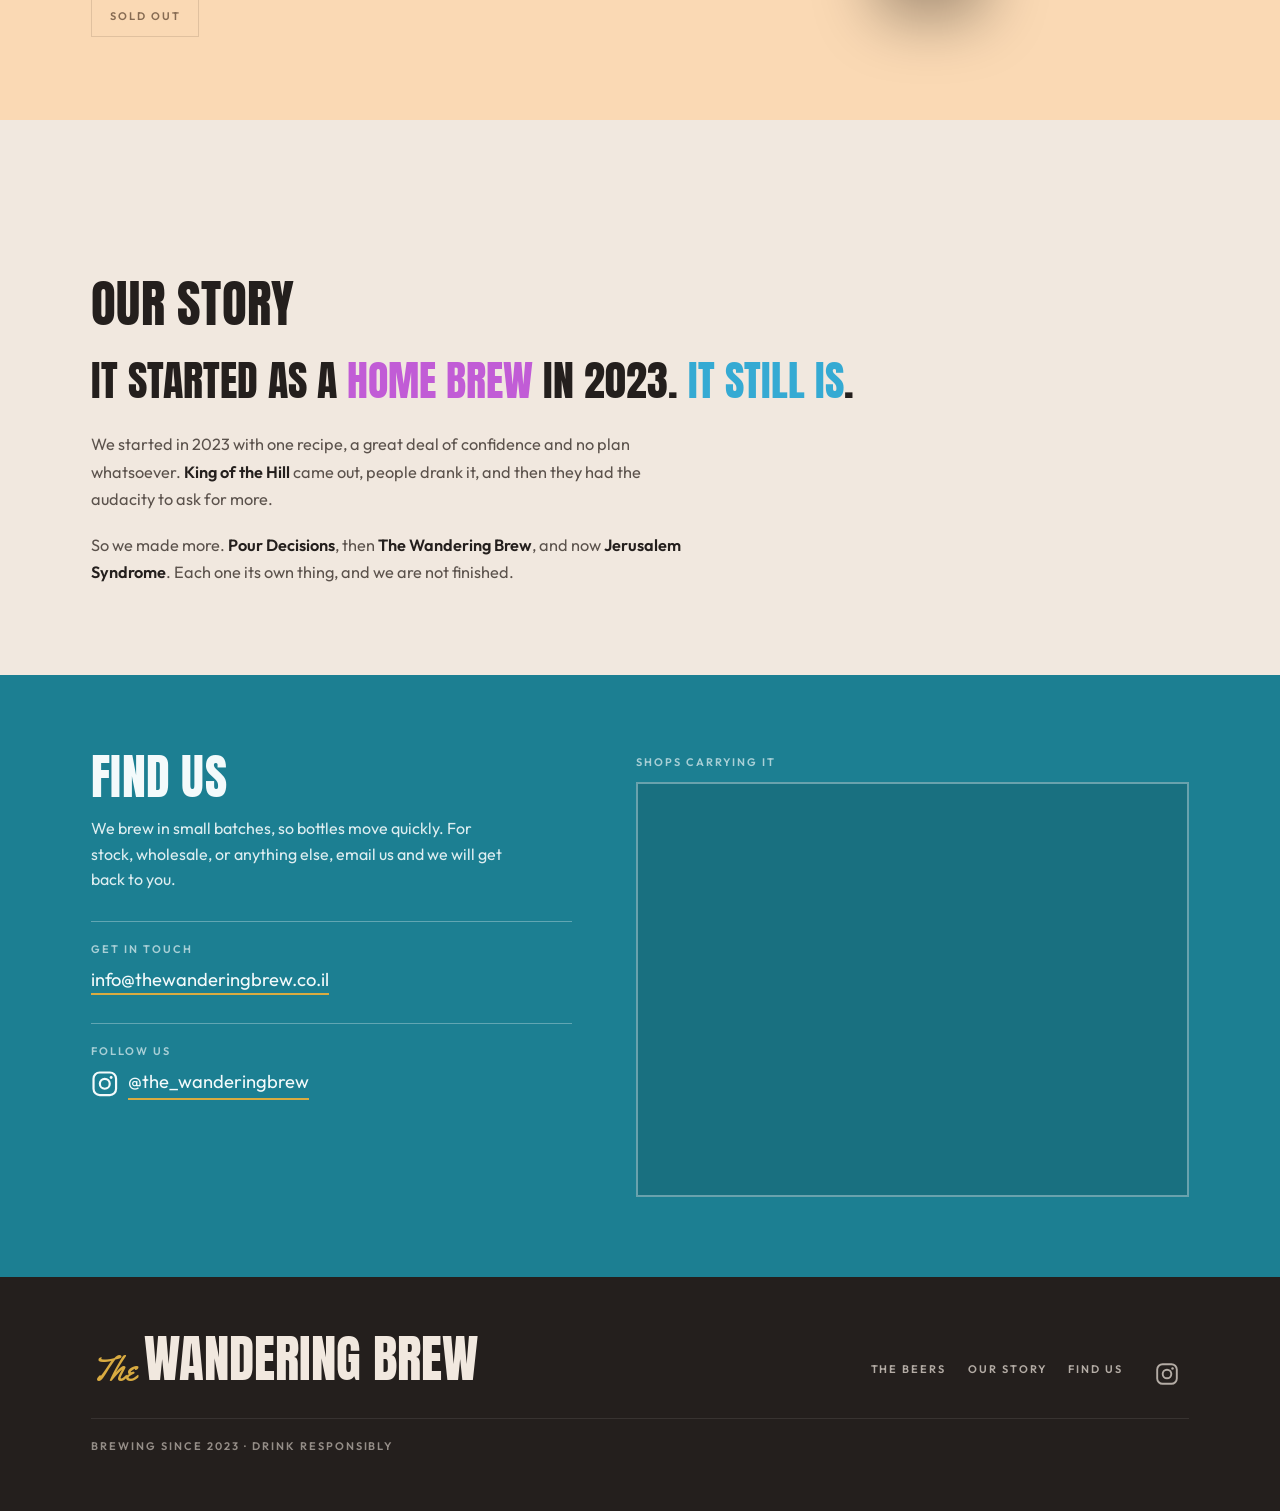
==== commit 40a4b346: "Drop the opening clause from the Jerusalem Syndrome blurb Removes "Named for what this city does to " ====
--- a/index.html
+++ b/index.html
@@ -327,10 +327,19 @@
 @media (max-width:820px){.find.has-map .find-grid{grid-template-columns:1fr}}
 .map-lbl{opacity:.65;margin-bottom:.75rem}
 .map-frame{
-  position:relative;aspect-ratio:4/3;
+  /* --map-chrome crops Google's own title bar, which carries the map owner's
+     name. The iframe is grown by the same amount and pulled up, so its bottom
+     still lines up with the frame and the map data attribution stays visible -
+     that one is required and must not be covered. */
+  --map-chrome:68px;
+  position:relative;aspect-ratio:4/3;overflow:hidden;
   border:2px solid rgba(255,255,255,.35);background:rgba(0,0,0,.12);
 }
-.map-frame iframe{position:absolute;inset:0;width:100%;height:100%;border:0;display:block}
+.map-frame iframe{
+  position:absolute;left:0;right:0;border:0;display:block;
+  top:calc(-1 * var(--map-chrome));
+  width:100%;height:calc(100% + var(--map-chrome));
+}
 
 /* ---------- footer ---------- */
 footer{background:#241F1D;color:#F1E8DF}
@@ -460,7 +469,7 @@
           <path d="M3 11 C60 4, 120 13, 178 7 C226 2, 274 10, 316 5"
                 fill="none" stroke="var(--gold)" stroke-width="7" stroke-linecap="round"/>
         </svg>
-        <p class="blurb">Named for what this city does to people — that bright, untethered certainty that something enormous has just been understood. We could not bottle the revelation, so we bottled the hour before it: hazy, generous and entirely sure of itself. Some people come to Jerusalem and find enlightenment. We think this is close enough.</p>
+        <p class="blurb">That bright, untethered certainty that something enormous has just been understood. We could not bottle the revelation, so we bottled the hour before it: hazy, generous and entirely sure of itself. Some people come to Jerusalem and find enlightenment. We think this is close enough.</p>
         <div class="specs lbl" style="--hair:var(--line)">
           <div><span class="k">ABV</span><span class="v">5.6%</span></div>
           <div><span class="k">Style</span><span class="v">Hazy IPA</span></div>
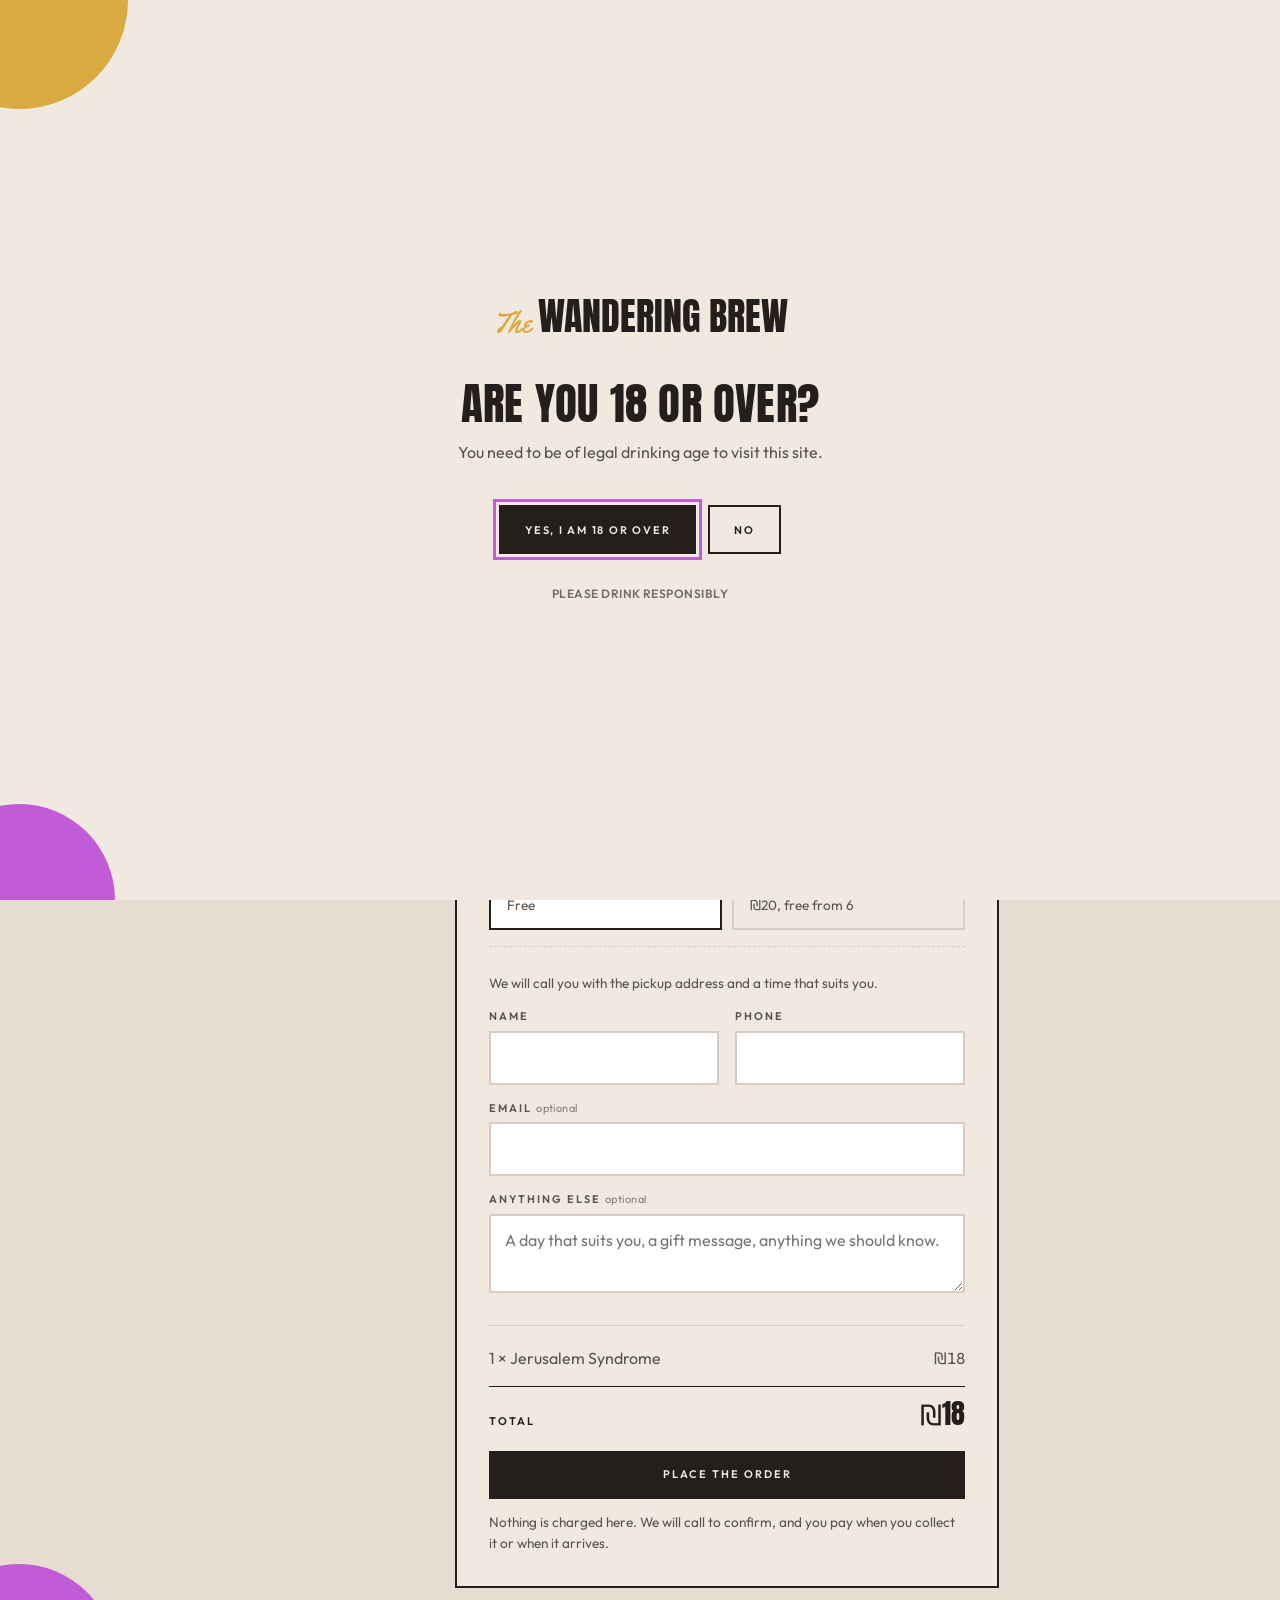
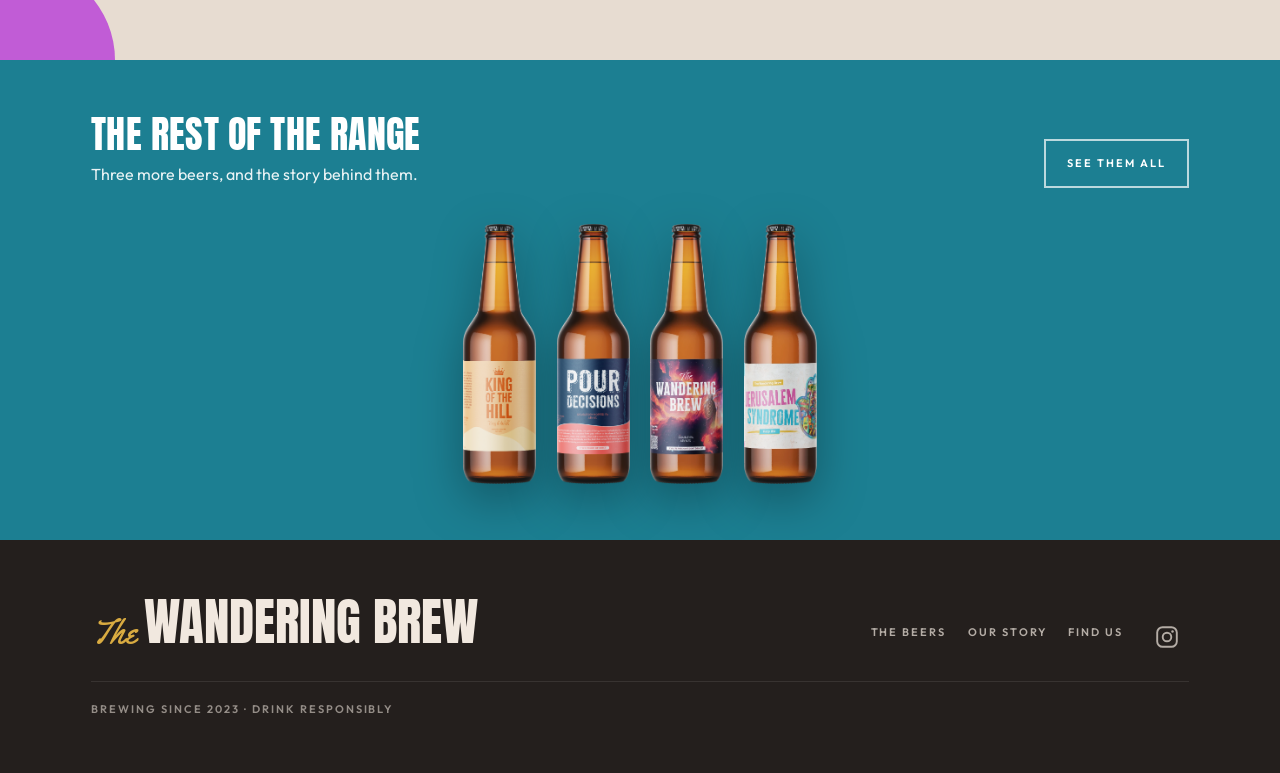
==== commit 1d9fbb91: "Split the site in two and sell from the landing page The landing page was a brand opener, one buyabl" ====
--- a/index.html
+++ b/index.html
@@ -3,8 +3,8 @@
 <head>
 <meta charset="utf-8">
 <meta name="viewport" content="width=device-width,initial-scale=1,viewport-fit=cover">
-<title>The Wandering Brew — small batch craft beer</title>
-<meta name="description" content="Small batch craft beer. Jerusalem Syndrome, The Wandering Brew, Pour Decisions and King of the Hill.">
+<title>The Wandering Brew — Jerusalem Syndrome, out now</title>
+<meta name="description" content="Jerusalem Syndrome, a hazy IPA from The Wandering Brew. Order by the bottle for pickup, or delivery in central Jerusalem.">
 <link rel="canonical" href="https://thewanderingbrew.co.il/">
 <meta name="theme-color" content="#F1E8DF">
 <link rel="icon" href="/favicon-32.png" sizes="32x32" type="image/png">
@@ -13,393 +13,18 @@
 
 <meta property="og:type" content="website">
 <meta property="og:site_name" content="The Wandering Brew">
-<meta property="og:title" content="The Wandering Brew — small batch craft beer">
-<meta property="og:description" content="Small batch craft beer. Jerusalem Syndrome, a hazy IPA, is out now.">
+<meta property="og:title" content="The Wandering Brew — Jerusalem Syndrome, out now">
+<meta property="og:description" content="A hazy IPA, sold by the bottle. Pickup, or delivery in central Jerusalem.">
 <meta property="og:url" content="https://thewanderingbrew.co.il/">
 <meta property="og:image" content="https://thewanderingbrew.co.il/og.jpg">
 <meta property="og:image:width" content="1200">
 <meta property="og:image:height" content="630">
 <meta name="twitter:card" content="summary_large_image">
 
-<style>
-/* baseline the artifact host used to provide */
-:root{color-scheme:light}
-*{box-sizing:border-box}
-html{-webkit-text-size-adjust:100%}
-body{margin:0}
-img{max-width:100%}
-[hidden]{display:none!important}
-</style>
 <link rel="preconnect" href="https://fonts.googleapis.com">
 <link rel="preconnect" href="https://fonts.gstatic.com" crossorigin>
 <link rel="stylesheet" href="https://fonts.googleapis.com/css2?family=Anton&family=Outfit:wght@300..700&family=Yellowtail&display=swap">
-<style>
-:root{
-  /* pulled from the labels */
-  --plaster:#F1E8DF;
-  --plaster-2:#E7DCD1;
-  --ink:#241F1D;
-  --ink-2:#5B524C;
-  --muted:#8C8078;
-  --line:#D9CCC0;
-
-  --orchid:#C15CD6;
-  --cyan:#35AAD3;
-  --gold:#D9AB41;
-  --teal:#1C7F92;
-  --orange:#E2611E;
-  --peach:#FAD9B4;
-  --cream:#FDEFDC;
-  --navy:#16385A;
-  --coral:#EF625D;
-  --cosmic:#241640;
-  --fire:#EE4A20;
-
-  --display:"Anton","Arial Narrow",Impact,sans-serif;
-  --script:"Yellowtail",cursive;
-  --body:"Outfit","Helvetica Neue",Helvetica,Arial,sans-serif;
-
-  --wrap:1200px;
-  --gutter:clamp(18px,4vw,56px);
-
-  --noise:url("data:image/svg+xml,%3Csvg xmlns='http://www.w3.org/2000/svg' width='260' height='260'%3E%3Cfilter id='n'%3E%3CfeTurbulence type='fractalNoise' baseFrequency='0.85' numOctaves='4' stitchTiles='stitch'/%3E%3CfeColorMatrix type='saturate' values='0'/%3E%3C/filter%3E%3Crect width='260' height='260' filter='url(%23n)'/%3E%3C/svg%3E");
-  --noise-opacity:.07;
-  --noise-blend:multiply;
-}
-
-*{box-sizing:border-box}
-body{
-  margin:0;
-  background:var(--plaster);
-  color:var(--ink);
-  font-family:var(--body);
-  font-size:1rem;
-  line-height:1.6;
-  -webkit-font-smoothing:antialiased;
-  overflow-x:hidden;
-}
-body::before{
-  content:"";position:fixed;inset:0;z-index:999;pointer-events:none;
-  background-image:var(--noise);
-  opacity:var(--noise-opacity);
-  mix-blend-mode:var(--noise-blend);
-}
-.wrap{width:100%;max-width:var(--wrap);margin-inline:auto;padding-inline:var(--gutter)}
-a{color:inherit}
-p{margin:0}
-h1,h2,h3{margin:0;font-family:var(--display);font-weight:400;text-transform:uppercase;line-height:.94;letter-spacing:.005em;text-wrap:balance}
-img{display:block}
-:focus-visible{outline:3px solid var(--orchid);outline-offset:3px}
-
-.lbl{
-  font-family:var(--body);font-size:.6875rem;font-weight:600;
-  letter-spacing:.18em;text-transform:uppercase;line-height:1.4;
-}
-.script{font-family:var(--script);text-transform:none;font-weight:400}
-
-/* ---------- top bar ---------- */
-.topbar{position:sticky;top:env(safe-area-inset-top,0px);z-index:40;background:var(--plaster);border-bottom:1px solid var(--line)}
-.topbar .wrap{display:flex;align-items:center;gap:1.1rem 1.5rem;min-height:60px;flex-wrap:wrap;padding-block:.85rem}
-.mark{text-decoration:none;margin-right:auto;display:flex;align-items:baseline;gap:.3rem;white-space:nowrap}
-.mark .script{font-size:1.25rem;color:var(--gold);line-height:1}
-.mark .name{font-family:var(--display);font-size:1.15rem;text-transform:uppercase;letter-spacing:.01em}
-.topbar nav{display:flex;gap:1.35rem;flex-wrap:wrap;align-items:center}
-.topbar nav a{
-  text-decoration:none;color:var(--ink-2);
-  font-size:.6875rem;font-weight:600;letter-spacing:.16em;text-transform:uppercase;
-  padding-bottom:.15rem;border-bottom:2px solid transparent;transition:color .18s ease,border-color .18s ease;
-}
-.topbar nav a:hover{color:var(--ink);border-bottom-color:var(--orchid)}
-
-/* ---------- opener ---------- */
-.opener{
-  position:relative;overflow:hidden;
-  background:var(--teal);color:#fff;
-  min-height:clamp(470px,72vh,760px);
-  display:flex;align-items:center;
-}
-.opener .wrap{position:relative;z-index:2;padding-block:clamp(2.5rem,6vw,4rem)}
-.opener-copy{max-width:min(40%,500px);--wm:clamp(2.3rem,7vw,5.6rem)}
-.wordmark{line-height:.95}
-.wordmark .script{
-  font-family:var(--script);text-transform:none;
-  font-size:clamp(1.9rem,5.4vw,4rem);color:var(--gold);
-  margin-right:.18em;
-}
-.wordmark .name{
-  font-family:var(--display);text-transform:uppercase;
-  font-size:var(--wm);letter-spacing:.005em;
-}
-.opener-line{
-  margin-top:clamp(1rem,2.4vw,1.5rem);
-  font-size:clamp(1.02rem,1.7vw,1.3rem);max-width:30ch;opacity:.92;
-}
-.opener-bottles{
-  position:absolute;z-index:1;
-  right:0;bottom:-64px;
-  width:auto;left:38%;
-  display:flex;align-items:flex-end;justify-content:flex-end;
-  gap:clamp(2px,0.9vw,14px);
-  padding-right:clamp(14px,1.6vw,30px);
-  pointer-events:none;
-}
-.opener-bottles img{
-  height:clamp(309px,min(69vh,45vw),716px);width:auto;flex:0 0 auto;
-  filter:drop-shadow(0 18px 28px rgba(0,0,0,.32));
-}
-.opener-bottles img:nth-child(1){height:clamp(318px,min(70vh,46vw),740px)}
-.opener-bottles img:nth-child(2){height:clamp(298px,min(66vh,44vw),693px)}
-.opener-bottles img:nth-child(3){height:clamp(323px,min(71vh,47.5vw),751px)}
-.opener-bottles img:nth-child(4){height:clamp(293px,min(65vh,43vw),674px)}
-/* the tagline tucks onto BREW's line, filling the gap to its right. Only
-   above 1200px: below that the column cannot hold BREW plus the tagline,
-   and it drops back underneath. */
-@media (min-width:1200px){
-  .opener-copy{max-width:min(44%,560px)}
-  .opener-line{
-    margin-top:calc(-0.72 * var(--wm));
-    margin-left:calc(2.18 * var(--wm));
-    max-width:16ch;text-wrap:balance;
-  }
-}
-
-@media (max-width:860px){
-  .opener{display:block;min-height:0}
-  .opener-copy{max-width:none}
-  .opener-bottles{
-    position:static;left:auto;bottom:auto;
-    margin-top:clamp(1.75rem,6vw,2.5rem);
-    justify-content:center;padding-right:0;gap:4px;
-  }
-  .opener-bottles img,
-  .opener-bottles img:nth-child(1),
-  .opener-bottles img:nth-child(2),
-  .opener-bottles img:nth-child(3),
-  .opener-bottles img:nth-child(4){height:auto;width:23%;margin-bottom:0}
-  .opener .wrap{padding-bottom:0}
-}
-
-/* ---------- hero ---------- */
-.hero{position:relative;overflow:hidden;background:var(--plaster-2)}
-.blob{position:absolute;border-radius:50%;pointer-events:none}
-.blob.gold{width:clamp(130px,17vw,240px);aspect-ratio:1;background:var(--gold);top:calc(-1 * clamp(65px,8.5vw,120px));left:calc(-1 * clamp(55px,7vw,95px))}
-.blob.orchid{width:clamp(120px,15vw,215px);aspect-ratio:1;background:var(--orchid);bottom:calc(-1 * clamp(60px,7.5vw,105px));left:calc(-1 * clamp(45px,6vw,85px))}
-.hero .wrap{
-  position:relative;z-index:1;
-  display:grid;
-  grid-template-columns:minmax(0,260px) minmax(0,1fr);
-  gap:clamp(1.5rem,5vw,4rem);
-  align-items:start;
-  padding-block:clamp(2.5rem,6vw,4.5rem);
-}
-.tag{
-  display:inline-block;background:var(--gold);color:#2B2008;
-  padding:.4rem .85rem;margin-bottom:clamp(1.1rem,2.5vw,1.6rem);
-}
-.hero h2{font-size:clamp(2.6rem,7.6vw,5.4rem);line-height:.88}
-.hero h2 .j{color:var(--orchid);display:block}
-.hero h2 .s{color:var(--cyan);display:block}
-.brush{display:block;width:clamp(180px,52%,400px);height:auto;margin-top:.6rem}
-.hero .blurb{
-  margin-top:clamp(1.25rem,3vw,1.75rem);
-  font-size:clamp(1rem,1.5vw,1.15rem);color:var(--ink-2);max-width:46ch;
-}
-.hero .meta{display:flex;gap:1.5rem;flex-wrap:wrap;margin-top:1.5rem;color:var(--muted)}
-.hero .meta b{color:var(--ink);font-weight:600}
-
-/* ---------- section head ---------- */
-.sec-head{
-  display:flex;justify-content:space-between;align-items:flex-end;gap:1.5rem;flex-wrap:wrap;
-  padding-block:clamp(2.75rem,6vw,4.5rem) clamp(1.5rem,3vw,2.25rem);
-}
-.sec-head h2{font-size:clamp(1.9rem,5vw,3.2rem)}
-.sec-head p{color:var(--ink-2);max-width:42ch;font-size:.95rem}
-
-/* ---------- beer rows ---------- */
-.beer{background:var(--bg);color:var(--fg);position:relative;overflow:hidden}
-.beer .wrap{
-  display:grid;grid-template-columns:minmax(0,1fr) minmax(0,1fr);
-  gap:clamp(1.75rem,5vw,4.5rem);align-items:start;
-  padding-block:clamp(2.75rem,6.5vw,5.5rem);
-}
-@media (max-width:820px){.beer .wrap{grid-template-columns:1fr;gap:1.75rem}}
-.beer.flip .media{order:2}
-@media (max-width:820px){.beer.flip .media{order:0}}
-.bottle{
-  width:fit-content;
-  margin-inline:auto;
-  filter:drop-shadow(0 26px 30px rgba(0,0,0,.34));
-}
-.bottle img{height:min(50vh,400px);width:auto}
-.beer .no{color:var(--accent);margin-bottom:.9rem}
-.beer h3{font-size:clamp(2.1rem,5.5vw,3.6rem);color:var(--accent)}
-.beer .sub{font-family:var(--script);font-size:1.35rem;color:var(--fg);opacity:.8;margin-top:.35rem}
-.beer .style{margin-top:1rem;color:var(--fg);opacity:.85}
-.beer .desc{margin-top:1.1rem;font-size:1.02rem;line-height:1.65;max-width:42ch;opacity:.92}
-.specs{display:flex;gap:2rem;flex-wrap:wrap;margin-top:1.6rem;padding-top:1.1rem;border-top:1px solid var(--hair)}
-.specs .k{opacity:.6;display:block;margin-bottom:.2rem}
-.specs .v{font-family:var(--display);font-size:1.45rem;text-transform:uppercase;line-height:1}
-.specs .v s{opacity:.45;text-decoration-thickness:2px;margin-right:.15rem}
-.notes{margin-top:1.25rem;display:flex;gap:.45rem;flex-wrap:wrap}
-.note{
-  font-size:.6875rem;font-weight:600;letter-spacing:.14em;text-transform:uppercase;
-  padding:.35rem .7rem;border:1px solid var(--hair);border-radius:99px;
-}
-.tbc{opacity:.55;font-style:italic;text-transform:none;letter-spacing:0;font-family:var(--body);font-size:1rem}
-
-/* anchor targets, offset so the sticky bar does not sit over them */
-#beers,#story,#find{scroll-margin-top:var(--bar,68px)}
-
-/* ---------- buying ---------- */
-.buy{display:flex;align-items:center;gap:.75rem;flex-wrap:wrap;margin-top:1.6rem}
-.btn{
-  font-family:var(--body);font-size:.6875rem;font-weight:600;
-  letter-spacing:.18em;text-transform:uppercase;line-height:1;
-  background:var(--ink);color:var(--plaster);
-  border:0;padding:1rem 1.6rem;cursor:pointer;transition:opacity .18s ease;
-}
-.btn:hover{opacity:.84}
-.btn.is-done{background:var(--teal)}
-.qty{display:flex;align-items:center;border:2px solid var(--hair,var(--line))}
-.qty-btn{
-  font-family:var(--body);font-size:1.15rem;line-height:1;
-  background:none;border:0;color:inherit;cursor:pointer;width:2.3rem;height:2.9rem;
-}
-.qty-n{
-  width:2.8rem;height:2.9rem;text-align:center;padding:0;
-  font-family:var(--display);font-size:1.3rem;
-  background:none;border:0;color:inherit;-moz-appearance:textfield;
-}
-.qty-n::-webkit-outer-spin-button,.qty-n::-webkit-inner-spin-button{-webkit-appearance:none;margin:0}
-.soldout{display:inline-block;padding:.75rem 1.1rem;border:1px solid var(--hair,var(--line));opacity:.6}
-.buy-note{margin-top:.9rem;font-size:.9rem;line-height:1.55;opacity:.72;max-width:42ch}
-/* scoped to beat .topbar nav a, which otherwise wins on specificity and
-   knocks out the bottom border and the padding */
-.topbar nav a.cartlink{
-  display:inline-flex;align-items:center;gap:.3rem;
-  color:var(--ink);border:2px solid var(--ink);
-  padding:.5rem .8rem;line-height:1;
-}
-.topbar nav a.cartlink:hover{
-  background:rgba(36,31,29,.07);color:var(--ink);border-color:var(--ink);
-}
-.cart-n{font-weight:700;letter-spacing:.02em}
-.cart-n i{font-style:normal}
-
-/* ---------- story ---------- */
-.story .wrap{padding-block:clamp(3rem,7vw,5.5rem)}
-.pull{
-  font-family:var(--display);text-transform:uppercase;
-  font-size:clamp(1.5rem,3.6vw,2.6rem);line-height:1.02;
-  margin-bottom:1.75rem;
-}
-.pull i{font-style:normal;color:var(--orchid)}
-.pull em{font-style:normal;color:var(--cyan)}
-.prose{color:var(--ink-2);max-width:56ch;font-size:1.02rem;line-height:1.7}
-.prose p+p{margin-top:1.1rem}
-.prose b{color:var(--ink);font-weight:600}
-
-/* ---------- find ---------- */
-.find{background:var(--teal);color:#F3FAFB}
-.find .wrap{padding-block:clamp(3rem,7vw,5rem)}
-.find h2{font-size:clamp(1.9rem,5vw,3rem)}
-.find p{margin-top:1rem;max-width:38ch;opacity:.9}
-.find .slot{margin-top:1.75rem;padding-top:1.25rem;border-top:1px solid rgba(255,255,255,.3)}
-.find .slot .lbl{opacity:.65;margin-bottom:.5rem}
-.find .slot a{font-size:1.15rem;text-decoration:none;border-bottom:2px solid var(--gold);padding-bottom:.1rem}
-
-/* social link: the glyph sits outside the underline so the rule tracks the text */
-.social{display:inline-flex;align-items:center;gap:.6rem;text-decoration:none}
-.social .ig{width:1.5em;height:1.5em;flex:0 0 auto;transition:opacity .18s ease}
-.social:hover .ig{opacity:.75}
-.find .slot a.social{border-bottom:0;padding-bottom:0}
-.find .slot a.social span{border-bottom:2px solid var(--gold);padding-bottom:.1rem}
-.foot-nav a.social{
-  display:inline-flex;align-items:center;justify-content:center;
-  width:44px;height:44px;margin:-10px 0;  /* a real tap target without moving the row */
-}
-.foot-nav a.social .ig{width:24px;height:24px}
-.find ul{list-style:none;margin:1.25rem 0 0;padding:0;display:grid;gap:0}
-.find li{padding-block:.8rem;border-bottom:1px solid rgba(255,255,255,.22);display:flex;justify-content:space-between;gap:1rem;flex-wrap:wrap}
-.find li span{opacity:.72;font-size:.9rem}
-.find-grid{display:grid;gap:clamp(2rem,5vw,4rem);grid-template-columns:minmax(0,1fr)}
-.find.has-map .find-grid{grid-template-columns:minmax(0,1fr) minmax(0,1.15fr);align-items:start}
-@media (max-width:820px){.find.has-map .find-grid{grid-template-columns:1fr}}
-.map-lbl{opacity:.65;margin-bottom:.75rem}
-.map-frame{
-  /* --map-chrome crops Google's own title bar, which carries the map owner's
-     name. The iframe is grown by the same amount and pulled up, so its bottom
-     still lines up with the frame and the map data attribution stays visible -
-     that one is required and must not be covered. */
-  --map-chrome:68px;
-  position:relative;aspect-ratio:4/3;overflow:hidden;
-  border:2px solid rgba(255,255,255,.35);background:rgba(0,0,0,.12);
-}
-.map-frame iframe{
-  position:absolute;left:0;right:0;border:0;display:block;
-  top:calc(-1 * var(--map-chrome));
-  width:100%;height:calc(100% + var(--map-chrome));
-}
-
-/* ---------- footer ---------- */
-footer{background:#241F1D;color:#F1E8DF}
-footer .wrap{padding-block:clamp(2.5rem,5vw,3.5rem);display:grid;gap:2rem}
-.foot-top{display:flex;justify-content:space-between;gap:2rem;flex-wrap:wrap;align-items:flex-end}
-.foot-mark{display:flex;align-items:baseline;gap:.4rem}
-.foot-mark .script{font-family:var(--script);font-size:clamp(1.5rem,4vw,2.2rem);color:var(--gold);line-height:1}
-.foot-mark .name{font-family:var(--display);font-size:clamp(1.8rem,5.5vw,3.2rem);text-transform:uppercase;line-height:1}
-.foot-nav{display:flex;gap:1.35rem;flex-wrap:wrap}
-.foot-nav a{text-decoration:none;opacity:.7;transition:opacity .18s ease}
-.foot-nav a:hover{opacity:1}
-.foot-legal{display:flex;justify-content:space-between;gap:1.5rem;flex-wrap:wrap;opacity:.55;border-top:1px solid rgba(255,255,255,.16);padding-top:1.25rem}
-.shout{color:var(--gold);opacity:1}
-
-
-/* ---------- age gate ---------- */
-.agegate{display:none}
-.needs-age-check .agegate{
-  display:grid;place-items:center;
-  position:fixed;inset:0;z-index:2000;
-  background:var(--plaster);
-  padding:var(--gutter);
-  overflow:auto;
-}
-.needs-age-check body{overflow:hidden}
-.agegate-inner{position:relative;z-index:1;max-width:30rem;text-align:center}
-.agegate .mark-lg{
-  display:flex;align-items:baseline;gap:.4rem;justify-content:center;
-  margin-bottom:clamp(1.75rem,5vw,2.75rem);
-}
-.agegate .mark-lg .script{font-family:var(--script);font-size:clamp(1.3rem,4vw,1.9rem);color:var(--gold);line-height:1}
-.agegate .mark-lg .name{font-family:var(--display);font-size:clamp(1.5rem,5vw,2.4rem);text-transform:uppercase;line-height:1}
-.agegate h2{font-size:clamp(1.8rem,6vw,2.8rem);margin-bottom:1rem}
-.agegate p{color:var(--ink-2);margin-bottom:clamp(1.75rem,4vw,2.5rem)}
-.agegate-actions{display:flex;gap:.75rem;flex-wrap:wrap;justify-content:center}
-.agegate button{
-  font-family:var(--body);font-size:.6875rem;font-weight:600;
-  letter-spacing:.16em;text-transform:uppercase;cursor:pointer;
-  padding:.95rem 1.5rem;border:2px solid var(--ink);
-  background:var(--ink);color:var(--plaster);
-  transition:background .18s ease,color .18s ease,border-color .18s ease;
-}
-.agegate button.no{background:transparent;color:var(--ink)}
-.agegate button:hover{background:var(--orchid);border-color:var(--orchid);color:#fff}
-.agegate .denied{display:none;margin-top:1.5rem;padding-top:1.5rem;border-top:1px solid var(--line);color:var(--ink-2)}
-.agegate.is-denied .agegate-actions{display:none}
-.agegate.is-denied .denied{display:block}
-.agegate .legal{margin-top:2rem;font-size:.75rem;opacity:.6;letter-spacing:.04em}
-
-.hero-art img{
-  height:min(54vh,440px);width:auto;margin-inline:auto;
-  filter:drop-shadow(0 26px 32px rgba(36,22,64,.3));
-}
-@media (max-width:860px){
-  .hero .wrap{grid-template-columns:1fr}
-  .hero-art{order:2}
-}
-
-@media (prefers-reduced-motion: reduce){*{transition-duration:.01ms!important;animation-duration:.01ms!important}}
-</style>
+<link rel="stylesheet" href="site.css">
 <script>
 (function(){
   try{ if(localStorage.getItem('twb-age-ok') === '1') return; }catch(e){}
@@ -428,43 +53,31 @@
 
 <header class="topbar">
   <div class="wrap">
-    <a class="mark" href="#top"><span class="script">The</span><span class="name">Wandering Brew</span></a>
+    <a class="mark" href="/"><span class="script">The</span><span class="name">Wandering Brew</span></a>
     <nav>
-      <a href="#beers">The beers</a>
-      <a href="#story">Our story</a>
-      <a href="#find">Find us</a>
-      <a class="cartlink" href="checkout.html">Cart <span class="cart-n">(<i data-cart-count>0</i>)</span></a>
+      <a href="about.html">The beers</a>
+      <a href="about.html#story">Our story</a>
+      <a href="about.html#find">Find us</a>
+      <a class="cartlink" href="checkout.html" data-cart-link hidden>Cart <span class="cart-n">(<i data-cart-count>0</i>)</span></a>
     </nav>
   </div>
 </header>
 
 <main id="top">
 
-  <section class="opener">
-    <div class="wrap">
-      <div class="opener-copy">
-        <h1 class="wordmark"><span class="script">The</span><span class="name">Wandering Brew</span></h1>
-        <p class="opener-line">A little journey in every pour.</p>
-      </div>
-    </div>
-    <div class="opener-bottles" aria-hidden="true">
-      <img src="img/bottle-king-of-the-hill.png" alt="">
-      <img src="img/bottle-pour-decisions.png" alt="">
-      <img src="img/bottle-wandering-brew.png" alt="">
-      <img src="img/bottle-jerusalem-syndrome.png" alt="">
-    </div>
-  </section>
-
-  <div class="hero" id="beers">
+  <section class="shop">
     <div class="blob gold" aria-hidden="true"></div>
     <div class="blob orchid" aria-hidden="true"></div>
     <div class="wrap">
-      <div class="hero-art">
-        <img src="img/bottle-jerusalem-syndrome.png" alt="A bottle of Jerusalem Syndrome, its watercolour hamsa label on plaster.">
-      </div>
-      <div>
+
+      <div class="shop-art">
+        <img src="img/bottle-jerusalem-syndrome.png" width="333" height="1182"
+             alt="A bottle of Jerusalem Syndrome, its watercolour hamsa label on plaster.">
+      </div>
+
+      <div class="shop-main">
         <div class="tag lbl">New release</div>
-        <h2><span class="j">Jerusalem</span><span class="s">Syndrome</span></h2>
+        <h1><span class="j">Jerusalem</span><span class="s">Syndrome</span></h1>
         <svg class="brush" viewBox="0 0 320 16" aria-hidden="true">
           <path d="M3 11 C60 4, 120 13, 178 7 C226 2, 274 10, 316 5"
                 fill="none" stroke="var(--gold)" stroke-width="7" stroke-linecap="round"/>
@@ -475,133 +88,106 @@
           <div><span class="k">Style</span><span class="v">Hazy IPA</span></div>
           <div><span class="k">Price</span><span class="v"><s>&#8362;20</s> &#8362;18</span></div>
         </div>
-        <div class="buy">
-          <div class="qty" role="group" aria-label="Number of bottles">
-            <button type="button" class="qty-btn" data-step="-1" aria-label="One fewer">&minus;</button>
-            <input class="qty-n" id="qty-jerusalem-syndrome" type="number" inputmode="numeric"
-                   min="1" max="24" step="1" value="1" aria-label="Bottles">
-            <button type="button" class="qty-btn" data-step="1" aria-label="One more">+</button>
-          </div>
-          <button type="button" class="btn" data-add="jerusalem-syndrome">Add to cart</button>
-        </div>
-        <p class="buy-note">Sold by the bottle, for pickup. Place an order and we will confirm it with pickup details.</p>
-      </div>
-    </div>
-  </div>
-
-
-  <article class="beer flip" style="--bg:var(--cosmic);--fg:#F0E9F5;--accent:var(--fire);--hair:rgba(240,233,245,.25)">
+
+        <form class="order" id="order" novalidate>
+          <div class="order-head">
+            <h2>Order</h2>
+            <div class="each"><s>&#8362;20</s> &#8362;18 a bottle</div>
+          </div>
+
+          <div class="row row-qty">
+            <div class="qty" role="group" aria-label="Number of bottles">
+              <button type="button" class="qty-btn" data-step="-1" aria-label="One fewer">&minus;</button>
+              <input class="qty-n" id="qty" name="qty" type="number" inputmode="numeric"
+                     min="1" max="24" step="1" value="1" aria-label="Bottles">
+              <button type="button" class="qty-btn" data-step="1" aria-label="One more">+</button>
+            </div>
+            <div class="sum" data-bottles>1 bottle</div>
+          </div>
+
+          <div class="row">
+            <div class="lbl">How to get it</div>
+            <div class="seg">
+              <input type="radio" name="method" id="m-pickup" value="pickup" checked>
+              <label for="m-pickup"><span class="t">Pickup</span><span class="d" data-pickup-d>Free</span></label>
+              <input type="radio" name="method" id="m-delivery" value="delivery">
+              <label for="m-delivery"><span class="t">Delivery</span><span class="d" data-delivery-d>Central Jerusalem</span></label>
+            </div>
+
+            <div class="panel" id="pickup-panel">
+              <p class="hint" data-pickup-note></p>
+            </div>
+
+            <div class="panel" id="delivery-panel" hidden>
+              <div class="field" style="margin-top:0">
+                <label class="lbl" for="address">Delivery address</label>
+                <textarea id="address" name="address" autocomplete="street-address"
+                          placeholder="Street and number, apartment, neighbourhood"></textarea>
+              </div>
+              <p class="hint" data-delivery-note></p>
+            </div>
+          </div>
+
+          <div class="field pair">
+            <div>
+              <label class="lbl" for="name">Name</label>
+              <input id="name" name="name" autocomplete="name" required>
+            </div>
+            <div>
+              <label class="lbl" for="phone">Phone</label>
+              <input id="phone" name="phone" type="tel" autocomplete="tel" required>
+            </div>
+          </div>
+          <div class="field">
+            <label class="lbl" for="email">Email <span class="opt">optional</span></label>
+            <input id="email" name="email" type="email" autocomplete="email">
+          </div>
+          <div class="field">
+            <label class="lbl" for="notes">Anything else <span class="opt">optional</span></label>
+            <textarea id="notes" name="notes" placeholder="A day that suits you, a gift message, anything we should know."></textarea>
+          </div>
+          <div class="hp" aria-hidden="true">
+            <label>Company <input id="company" name="company" tabindex="-1" autocomplete="off"></label>
+          </div>
+
+          <div class="totals" data-totals></div>
+
+          <button class="btn" type="submit" id="send">Place the order</button>
+          <p class="err" id="err" role="alert" hidden></p>
+          <p class="pay-note">Nothing is charged here. We will call to confirm, and you pay when you collect it or when it arrives.</p>
+        </form>
+
+        <div class="order order-done" id="done" hidden>
+          <h2>Order received</h2>
+          <p>Thanks — we have it. We will call you on <b data-done-phone></b> to confirm.</p>
+          <div class="totals" data-done-totals></div>
+        </div>
+
+        <div class="order" id="fallback" hidden>
+          <h2>Almost there</h2>
+          <p style="color:var(--ink-2);margin-top:.5rem">We could not send this from the site, so your mail app should have opened with the order in it. If it did not, copy the order below and send it to <a href="mailto:info@thewanderingbrew.co.il">info@thewanderingbrew.co.il</a>.</p>
+          <pre id="fallback-text" style="white-space:pre-wrap;font:inherit;background:var(--plaster-2);padding:1rem;margin-top:1rem"></pre>
+          <button class="btn" type="button" id="copy">Copy it</button>
+        </div>
+      </div>
+
+    </div>
+  </section>
+
+  <section class="range">
     <div class="wrap">
-      <div class="media">
-        <div class="bottle">
-          <img src="img/bottle-wandering-brew.png" alt="A bottle of The Wandering Brew, a robed figure walking into a burning nebula.">
-        </div>
-      </div>
-      <div>
-        <h3>The Wandering Brew</h3>
-        <div class="style lbl">Double IPA</div>
-        <p class="desc">From the days of old come tales of wanderers who walked through deserts, mountains and distant horizons, carrying their story from age to age. The Wandering Brew is crafted in that same spirit — a bright, lively ale shaped by the journey, guided by memory, and blessed with the flavour of a path still unfolding.</p>
-        <div class="specs lbl">
-          <div><span class="k">ABV</span><span class="v">8.7%</span></div>
-          <div><span class="k">Style</span><span class="v">DIPA</span></div>
-        </div>
-        <div class="buy"><span class="soldout lbl">Sold out</span></div>
-      </div>
-    </div>
-  </article>
-
-  <article class="beer" style="--bg:var(--navy);--fg:#F2ECE2;--accent:var(--coral);--hair:rgba(242,236,226,.25)">
-    <div class="wrap">
-      <div class="media">
-        <div class="bottle">
-          <img src="img/bottle-pour-decisions.png" alt="A bottle of Pour Decisions, navy label with distressed white lettering.">
-        </div>
-      </div>
-      <div>
-        <h3>Pour Decisions</h3>
-        <div class="style lbl">Double dry hopped IPA</div>
-        <p class="desc">A captivating home brew that embodies the spirit of daring choices. Crafted with a hint of audacity and a touch of recklessness, it pays tribute to the allure of poor decisions — those occasional choices that, despite their pitfalls, lead to the most memorable adventures. Every pour carries the potential for new experiences and cherished memories.</p>
-        <div class="specs lbl">
-          <div><span class="k">ABV</span><span class="v">6%</span></div>
-          <div><span class="k">Hopping</span><span class="v">DDH</span></div>
-        </div>
-        <div class="notes">
-          <span class="note">Passion fruit</span>
-          <span class="note">Grapefruit</span>
-          <span class="note">Papaya</span>
-        </div>
-        <div class="buy"><span class="soldout lbl">Sold out</span></div>
-      </div>
-    </div>
-  </article>
-
-  <article class="beer flip" style="--bg:var(--peach);--fg:#3A2312;--accent:var(--orange);--hair:rgba(58,35,18,.22)">
-    <div class="wrap">
-      <div class="media">
-        <div class="bottle">
-          <img src="img/bottle-king-of-the-hill.png" alt="A bottle of King of the Hill, peach label with a crown.">
-        </div>
-      </div>
-      <div>
-        <h3>King of the Hill</h3>
-        <div class="style lbl">New England IPA</div>
-        <p class="desc">King of the Hill stands tall as our debut NEIPA. Like a regal figure atop the hill, this beer captivates and earns admiration. Prepare to ascend to the pinnacle of brewing excellence and indulge in the unmatched flavour of King of the Hill, as you join us on our noble journey of flavour and innovation.</p>
-        <div class="specs lbl">
-          <div><span class="k">ABV</span><span class="v">6.2%</span></div>
-          <div><span class="k">Style</span><span class="v">NEIPA</span></div>
-        </div>
-        <div class="notes">
-          <span class="note">Tropical fruit</span>
-          <span class="note">Melon</span>
-          <span class="note">Tangerine</span>
-        </div>
-        <div class="buy"><span class="soldout lbl">Sold out</span></div>
-      </div>
-    </div>
-  </article>
-
-  <section class="story" id="story">
-    <div class="wrap">
-      <div class="sec-head" style="padding-bottom:0">
-        <h2>Our story</h2>
-      </div>
-      <div class="story-grid" style="margin-top:2rem">
+      <div class="range-head">
         <div>
-          <p class="pull">It started as a <i>home brew</i> in 2023. <em>It still is</em>.</p>
-          <div class="prose">
-            <p>We started in 2023 with one recipe, a great deal of confidence and no plan whatsoever. <b>King of the Hill</b> came out, people drank it, and then they had the audacity to ask for more.</p>
-            <p>So we made more. <b>Pour Decisions</b>, then <b>The Wandering Brew</b>, and now <b>Jerusalem Syndrome</b>. Each one its own thing, and we are not finished.</p>
-          </div>
-        </div>
-      </div>
-    </div>
-  </section>
-
-  <section class="find" id="find">
-    <div class="wrap">
-      <div class="find-grid">
-        <div>
-          <h2>Find us</h2>
-          <p>We brew in small batches, so bottles move quickly. For stock, wholesale, or anything else, email us and we will get back to you.</p>
-          <div class="slot">
-            <div class="lbl">Get in touch</div>
-            <a href="mailto:info@thewanderingbrew.co.il">info@thewanderingbrew.co.il</a>
-          </div>
-          <div class="slot">
-            <div class="lbl">Follow us</div>
-            <a class="social" href="https://instagram.com/the_wanderingbrew" rel="me noopener" target="_blank">
-              <svg class="ig" viewBox="0 0 24 24" fill="none" stroke="currentColor" stroke-width="1.9" stroke-linecap="round" stroke-linejoin="round" aria-hidden="true" focusable="false"><rect x="2.2" y="2.2" width="19.6" height="19.6" rx="5.4"/><circle cx="12" cy="12" r="4.3"/><circle cx="17.5" cy="6.5" r="1.25" fill="currentColor" stroke="none"/></svg><span>&#64;the_wanderingbrew</span>
-            </a>
-          </div>
-        </div>
-        <div class="map" data-map hidden>
-          <div class="lbl map-lbl">Shops carrying it</div>
-          <div class="map-frame">
-            <iframe title="Map of the shops carrying The Wandering Brew"
-                    loading="lazy" allowfullscreen
-                    referrerpolicy="no-referrer-when-downgrade" src="about:blank"></iframe>
-          </div>
-        </div>
+          <h2>The rest of the range</h2>
+          <p>Three more beers, and the story behind them.</p>
+        </div>
+        <a class="more" href="about.html">See them all</a>
+      </div>
+      <div class="range-bottles" aria-hidden="true">
+        <img src="img/bottle-king-of-the-hill.png" alt="">
+        <img src="img/bottle-pour-decisions.png" alt="">
+        <img src="img/bottle-wandering-brew.png" alt="">
+        <img src="img/bottle-jerusalem-syndrome.png" alt="">
       </div>
     </div>
   </section>
@@ -613,9 +199,9 @@
     <div class="foot-top">
       <div class="foot-mark"><span class="script">The</span><span class="name">Wandering Brew</span></div>
       <nav class="foot-nav lbl">
-        <a href="#beers">The beers</a>
-        <a href="#story">Our story</a>
-        <a href="#find">Find us</a>
+        <a href="about.html">The beers</a>
+        <a href="about.html#story">Our story</a>
+        <a href="about.html#find">Find us</a>
         <a class="social" href="https://instagram.com/the_wanderingbrew" rel="me noopener" target="_blank"
            aria-label="The Wandering Brew on Instagram"><svg class="ig" viewBox="0 0 24 24" fill="none" stroke="currentColor" stroke-width="1.9" stroke-linecap="round" stroke-linejoin="round" aria-hidden="true" focusable="false"><rect x="2.2" y="2.2" width="19.6" height="19.6" rx="5.4"/><circle cx="12" cy="12" r="4.3"/><circle cx="17.5" cy="6.5" r="1.25" fill="currentColor" stroke="none"/></svg></a>
       </nav>
@@ -625,88 +211,9 @@
     </div>
   </div>
 </footer>
-<script>
-(function(){
-  var gate = document.getElementById('agegate');
-  if(!gate) return;
-  var root = document.documentElement;
-  document.getElementById('age-yes').addEventListener('click', function(){
-    try{ localStorage.setItem('twb-age-ok','1'); }catch(e){}
-    root.className = root.className.replace(/\s*needs-age-check/,'');
-  });
-  document.getElementById('age-no').addEventListener('click', function(){
-    gate.className = 'agegate is-denied';
-  });
-  if(root.className.indexOf('needs-age-check') !== -1){
-    document.getElementById('age-yes').focus();
-  }
-})();
-</script>
-<script>
-/* cart - product ids match the PRODUCTS table in checkout.html */
-(function(){
-  var KEY = 'twb-cart', MAX = 24;
-
-  function read(){ try{ return JSON.parse(localStorage.getItem(KEY)) || {}; }catch(e){ return {}; } }
-  function write(c){ try{ localStorage.setItem(KEY, JSON.stringify(c)); }catch(e){} paint(); }
-  function clamp(v){ return Math.min(MAX, Math.max(1, v || 1)); }
-
-  function paint(){
-    var c = read(), n = 0, k;
-    for(k in c){ n += c[k]; }
-    Array.prototype.forEach.call(document.querySelectorAll('[data-cart-count]'), function(el){ el.textContent = n; });
-  }
-
-  Array.prototype.forEach.call(document.querySelectorAll('.qty-btn'), function(b){
-    b.addEventListener('click', function(){
-      var input = b.parentNode.querySelector('.qty-n');
-      input.value = clamp((parseInt(input.value, 10) || 1) + parseInt(b.getAttribute('data-step'), 10));
-    });
-  });
-
-  Array.prototype.forEach.call(document.querySelectorAll('[data-add]'), function(b){
-    b.addEventListener('click', function(){
-      var id = b.getAttribute('data-add');
-      var input = document.getElementById('qty-' + id);
-      var cart = read();
-      cart[id] = Math.min(MAX, (cart[id] || 0) + clamp(parseInt(input && input.value, 10)));
-      write(cart);
-      b.textContent = 'Added';
-      b.className = 'btn is-done';
-      clearTimeout(b._t);
-      b._t = setTimeout(function(){ b.textContent = 'Add to cart'; b.className = 'btn'; }, 1800);
-    });
-  });
-
-  paint();
-
-  /* the top bar wraps to two rows on narrow screens, so measure it rather
-     than guessing a single offset for scroll-margin-top */
-  var bar = document.querySelector('.topbar');
-  function barHeight(){
-    document.documentElement.style.setProperty('--bar', (bar.offsetHeight + 8) + 'px');
-  }
-  barHeight();
-  window.addEventListener('resize', barHeight);
-})();
-</script>
-<script>
-/* Stockist map.
-   Build the map once at google.com/mymaps: drop a pin on every shop that carries
-   the beer, set the map to "Anyone with the link", then Share > Embed on my site
-   and copy the value of mid= out of the iframe Google gives you. Paste that value
-   between the quotes below and the map appears in Find us. Adding a shop after
-   that is a pin on the map - nothing here has to change.
-   Leave it empty and the map stays hidden rather than showing a broken frame. */
-(function(){
-  var MAP_ID = '1L01fd9_-ZyZUh4Im0rtZZPGQC8Old5I';
-  if(!MAP_ID) return;
-  var box = document.querySelector('[data-map]');
-  if(!box) return;
-  box.querySelector('iframe').src = 'https://www.google.com/maps/d/embed?mid=' + encodeURIComponent(MAP_ID);
-  box.hidden = false;
-  document.querySelector('.find').className = 'find has-map';
-})();
-</script>
+
+<script src="delivery.js"></script>
+<script src="age.js"></script>
+<script src="order.js"></script>
 </body>
 </html>
--- a/site.css
+++ b/site.css
@@ -0,0 +1,509 @@
+/* baseline the artifact host used to provide */
+:root{color-scheme:light}
+*{box-sizing:border-box}
+html{-webkit-text-size-adjust:100%}
+body{margin:0}
+img{max-width:100%}
+[hidden]{display:none!important}
+
+:root{
+  /* pulled from the labels */
+  --plaster:#F1E8DF;
+  --plaster-2:#E7DCD1;
+  --ink:#241F1D;
+  --ink-2:#5B524C;
+  --muted:#8C8078;
+  --line:#D9CCC0;
+
+  --orchid:#C15CD6;
+  --cyan:#35AAD3;
+  --gold:#D9AB41;
+  --teal:#1C7F92;
+  --orange:#E2611E;
+  --peach:#FAD9B4;
+  --cream:#FDEFDC;
+  --navy:#16385A;
+  --coral:#EF625D;
+  --cosmic:#241640;
+  --fire:#EE4A20;
+
+  --display:"Anton","Arial Narrow",Impact,sans-serif;
+  --script:"Yellowtail",cursive;
+  --body:"Outfit","Helvetica Neue",Helvetica,Arial,sans-serif;
+
+  --wrap:1200px;
+  --gutter:clamp(18px,4vw,56px);
+
+  --noise:url("data:image/svg+xml,%3Csvg xmlns='http://www.w3.org/2000/svg' width='260' height='260'%3E%3Cfilter id='n'%3E%3CfeTurbulence type='fractalNoise' baseFrequency='0.85' numOctaves='4' stitchTiles='stitch'/%3E%3CfeColorMatrix type='saturate' values='0'/%3E%3C/filter%3E%3Crect width='260' height='260' filter='url(%23n)'/%3E%3C/svg%3E");
+  --noise-opacity:.07;
+  --noise-blend:multiply;
+}
+
+*{box-sizing:border-box}
+body{
+  margin:0;
+  background:var(--plaster);
+  color:var(--ink);
+  font-family:var(--body);
+  font-size:1rem;
+  line-height:1.6;
+  -webkit-font-smoothing:antialiased;
+  overflow-x:hidden;
+}
+body::before{
+  content:"";position:fixed;inset:0;z-index:999;pointer-events:none;
+  background-image:var(--noise);
+  opacity:var(--noise-opacity);
+  mix-blend-mode:var(--noise-blend);
+}
+.wrap{width:100%;max-width:var(--wrap);margin-inline:auto;padding-inline:var(--gutter)}
+a{color:inherit}
+p{margin:0}
+h1,h2,h3{margin:0;font-family:var(--display);font-weight:400;text-transform:uppercase;line-height:.94;letter-spacing:.005em;text-wrap:balance}
+img{display:block}
+:focus-visible{outline:3px solid var(--orchid);outline-offset:3px}
+
+.lbl{
+  font-family:var(--body);font-size:.6875rem;font-weight:600;
+  letter-spacing:.18em;text-transform:uppercase;line-height:1.4;
+}
+.script{font-family:var(--script);text-transform:none;font-weight:400}
+
+/* ---------- top bar ---------- */
+.topbar{position:sticky;top:env(safe-area-inset-top,0px);z-index:40;background:var(--plaster);border-bottom:1px solid var(--line)}
+.topbar .wrap{display:flex;align-items:center;gap:1.1rem 1.5rem;min-height:60px;flex-wrap:wrap;padding-block:.85rem}
+.mark{text-decoration:none;margin-right:auto;display:flex;align-items:baseline;gap:.3rem;white-space:nowrap}
+.mark .script{font-size:1.25rem;color:var(--gold);line-height:1}
+.mark .name{font-family:var(--display);font-size:1.15rem;text-transform:uppercase;letter-spacing:.01em}
+.topbar nav{display:flex;gap:1.35rem;flex-wrap:wrap;align-items:center}
+.topbar nav a{
+  text-decoration:none;color:var(--ink-2);
+  font-size:.6875rem;font-weight:600;letter-spacing:.16em;text-transform:uppercase;
+  padding-bottom:.15rem;border-bottom:2px solid transparent;transition:color .18s ease,border-color .18s ease;
+}
+.topbar nav a:hover{color:var(--ink);border-bottom-color:var(--orchid)}
+
+/* ---------- opener ---------- */
+.opener{
+  position:relative;overflow:hidden;
+  background:var(--teal);color:#fff;
+  min-height:clamp(470px,72vh,760px);
+  display:flex;align-items:center;
+}
+.opener .wrap{position:relative;z-index:2;padding-block:clamp(2.5rem,6vw,4rem)}
+.opener-copy{max-width:min(40%,500px);--wm:clamp(2.3rem,7vw,5.6rem)}
+.wordmark{line-height:.95}
+.wordmark .script{
+  font-family:var(--script);text-transform:none;
+  font-size:clamp(1.9rem,5.4vw,4rem);color:var(--gold);
+  margin-right:.18em;
+}
+.wordmark .name{
+  font-family:var(--display);text-transform:uppercase;
+  font-size:var(--wm);letter-spacing:.005em;
+}
+.opener-line{
+  margin-top:clamp(1rem,2.4vw,1.5rem);
+  font-size:clamp(1.02rem,1.7vw,1.3rem);max-width:30ch;opacity:.92;
+}
+.opener-bottles{
+  position:absolute;z-index:1;
+  right:0;bottom:-64px;
+  width:auto;left:38%;
+  display:flex;align-items:flex-end;justify-content:flex-end;
+  gap:clamp(2px,0.9vw,14px);
+  padding-right:clamp(14px,1.6vw,30px);
+  pointer-events:none;
+}
+.opener-bottles img{
+  height:clamp(309px,min(69vh,45vw),716px);width:auto;flex:0 0 auto;
+  filter:drop-shadow(0 18px 28px rgba(0,0,0,.32));
+}
+.opener-bottles img:nth-child(1){height:clamp(318px,min(70vh,46vw),740px)}
+.opener-bottles img:nth-child(2){height:clamp(298px,min(66vh,44vw),693px)}
+.opener-bottles img:nth-child(3){height:clamp(323px,min(71vh,47.5vw),751px)}
+.opener-bottles img:nth-child(4){height:clamp(293px,min(65vh,43vw),674px)}
+/* the tagline tucks onto BREW's line, filling the gap to its right. Only
+   above 1200px: below that the column cannot hold BREW plus the tagline,
+   and it drops back underneath. */
+@media (min-width:1200px){
+  .opener-copy{max-width:min(44%,560px)}
+  .opener-line{
+    margin-top:calc(-0.72 * var(--wm));
+    margin-left:calc(2.18 * var(--wm));
+    max-width:16ch;text-wrap:balance;
+  }
+}
+
+@media (max-width:860px){
+  .opener{display:block;min-height:0}
+  .opener-copy{max-width:none}
+  .opener-bottles{
+    position:static;left:auto;bottom:auto;
+    margin-top:clamp(1.75rem,6vw,2.5rem);
+    justify-content:center;padding-right:0;gap:4px;
+  }
+  .opener-bottles img,
+  .opener-bottles img:nth-child(1),
+  .opener-bottles img:nth-child(2),
+  .opener-bottles img:nth-child(3),
+  .opener-bottles img:nth-child(4){height:auto;width:23%;margin-bottom:0}
+  .opener .wrap{padding-bottom:0}
+}
+
+/* ---------- hero ---------- */
+.hero{position:relative;overflow:hidden;background:var(--plaster-2)}
+.blob{position:absolute;border-radius:50%;pointer-events:none}
+.blob.gold{width:clamp(130px,17vw,240px);aspect-ratio:1;background:var(--gold);top:calc(-1 * clamp(65px,8.5vw,120px));left:calc(-1 * clamp(55px,7vw,95px))}
+.blob.orchid{width:clamp(120px,15vw,215px);aspect-ratio:1;background:var(--orchid);bottom:calc(-1 * clamp(60px,7.5vw,105px));left:calc(-1 * clamp(45px,6vw,85px))}
+.hero .wrap{
+  position:relative;z-index:1;
+  display:grid;
+  grid-template-columns:minmax(0,260px) minmax(0,1fr);
+  gap:clamp(1.5rem,5vw,4rem);
+  align-items:start;
+  padding-block:clamp(2.5rem,6vw,4.5rem);
+}
+.tag{
+  display:inline-block;background:var(--gold);color:#2B2008;
+  padding:.4rem .85rem;margin-bottom:clamp(1.1rem,2.5vw,1.6rem);
+}
+.hero h2{font-size:clamp(2.6rem,7.6vw,5.4rem);line-height:.88}
+.hero h2 .j{color:var(--orchid);display:block}
+.hero h2 .s{color:var(--cyan);display:block}
+.brush{display:block;width:clamp(180px,52%,400px);height:auto;margin-top:.6rem}
+.hero .blurb{
+  margin-top:clamp(1.25rem,3vw,1.75rem);
+  font-size:clamp(1rem,1.5vw,1.15rem);color:var(--ink-2);max-width:46ch;
+}
+.hero .meta{display:flex;gap:1.5rem;flex-wrap:wrap;margin-top:1.5rem;color:var(--muted)}
+.hero .meta b{color:var(--ink);font-weight:600}
+
+/* ---------- section head ---------- */
+.sec-head{
+  display:flex;justify-content:space-between;align-items:flex-end;gap:1.5rem;flex-wrap:wrap;
+  padding-block:clamp(2.75rem,6vw,4.5rem) clamp(1.5rem,3vw,2.25rem);
+}
+.sec-head h2{font-size:clamp(1.9rem,5vw,3.2rem)}
+.sec-head p{color:var(--ink-2);max-width:42ch;font-size:.95rem}
+
+/* ---------- beer rows ---------- */
+.beer{background:var(--bg);color:var(--fg);position:relative;overflow:hidden}
+.beer .wrap{
+  display:grid;grid-template-columns:minmax(0,1fr) minmax(0,1fr);
+  gap:clamp(1.75rem,5vw,4.5rem);align-items:start;
+  padding-block:clamp(2.75rem,6.5vw,5.5rem);
+}
+@media (max-width:820px){.beer .wrap{grid-template-columns:1fr;gap:1.75rem}}
+.beer.flip .media{order:2}
+@media (max-width:820px){.beer.flip .media{order:0}}
+.bottle{
+  width:fit-content;
+  margin-inline:auto;
+  filter:drop-shadow(0 26px 30px rgba(0,0,0,.34));
+}
+.bottle img{height:min(50vh,400px);width:auto}
+.beer .no{color:var(--accent);margin-bottom:.9rem}
+.beer h3{font-size:clamp(2.1rem,5.5vw,3.6rem);color:var(--accent)}
+.beer .sub{font-family:var(--script);font-size:1.35rem;color:var(--fg);opacity:.8;margin-top:.35rem}
+.beer .style{margin-top:1rem;color:var(--fg);opacity:.85}
+.beer .desc{margin-top:1.1rem;font-size:1.02rem;line-height:1.65;max-width:42ch;opacity:.92}
+.specs{display:flex;gap:2rem;flex-wrap:wrap;margin-top:1.6rem;padding-top:1.1rem;border-top:1px solid var(--hair)}
+.specs .k{opacity:.6;display:block;margin-bottom:.2rem}
+.specs .v{font-family:var(--display);font-size:1.45rem;text-transform:uppercase;line-height:1}
+.specs .v s{opacity:.45;text-decoration-thickness:2px;margin-right:.15rem}
+.notes{margin-top:1.25rem;display:flex;gap:.45rem;flex-wrap:wrap}
+.note{
+  font-size:.6875rem;font-weight:600;letter-spacing:.14em;text-transform:uppercase;
+  padding:.35rem .7rem;border:1px solid var(--hair);border-radius:99px;
+}
+.tbc{opacity:.55;font-style:italic;text-transform:none;letter-spacing:0;font-family:var(--body);font-size:1rem}
+
+/* anchor targets, offset so the sticky bar does not sit over them */
+#beers,#story,#find{scroll-margin-top:var(--bar,68px)}
+
+/* ---------- buying ---------- */
+.buy{display:flex;align-items:center;gap:.75rem;flex-wrap:wrap;margin-top:1.6rem}
+.btn{
+  font-family:var(--body);font-size:.6875rem;font-weight:600;
+  letter-spacing:.18em;text-transform:uppercase;line-height:1;
+  background:var(--ink);color:var(--plaster);
+  border:0;padding:1rem 1.6rem;cursor:pointer;transition:opacity .18s ease;
+}
+.btn:hover{opacity:.84}
+.btn.is-done{background:var(--teal)}
+.qty{display:flex;align-items:center;border:2px solid var(--hair,var(--line))}
+.qty-btn{
+  font-family:var(--body);font-size:1.15rem;line-height:1;
+  background:none;border:0;color:inherit;cursor:pointer;width:2.3rem;height:2.9rem;
+}
+.qty-n{
+  width:2.8rem;height:2.9rem;text-align:center;padding:0;
+  font-family:var(--display);font-size:1.3rem;
+  background:none;border:0;color:inherit;-moz-appearance:textfield;
+}
+.qty-n::-webkit-outer-spin-button,.qty-n::-webkit-inner-spin-button{-webkit-appearance:none;margin:0}
+.soldout{display:inline-block;padding:.75rem 1.1rem;border:1px solid var(--hair,var(--line));opacity:.6}
+.buy-note{margin-top:.9rem;font-size:.9rem;line-height:1.55;opacity:.72;max-width:42ch}
+/* scoped to beat .topbar nav a, which otherwise wins on specificity and
+   knocks out the bottom border and the padding */
+.topbar nav a.cartlink{
+  display:inline-flex;align-items:center;gap:.3rem;
+  color:var(--ink);border:2px solid var(--ink);
+  padding:.5rem .8rem;line-height:1;
+}
+.topbar nav a.cartlink:hover{
+  background:rgba(36,31,29,.07);color:var(--ink);border-color:var(--ink);
+}
+.cart-n{font-weight:700;letter-spacing:.02em}
+.cart-n i{font-style:normal}
+
+/* ---------- story ---------- */
+.story .wrap{padding-block:clamp(3rem,7vw,5.5rem)}
+.pull{
+  font-family:var(--display);text-transform:uppercase;
+  font-size:clamp(1.5rem,3.6vw,2.6rem);line-height:1.02;
+  margin-bottom:1.75rem;
+}
+.pull i{font-style:normal;color:var(--orchid)}
+.pull em{font-style:normal;color:var(--cyan)}
+.prose{color:var(--ink-2);max-width:56ch;font-size:1.02rem;line-height:1.7}
+.prose p+p{margin-top:1.1rem}
+.prose b{color:var(--ink);font-weight:600}
+
+/* ---------- find ---------- */
+.find{background:var(--teal);color:#F3FAFB}
+.find .wrap{padding-block:clamp(3rem,7vw,5rem)}
+.find h2{font-size:clamp(1.9rem,5vw,3rem)}
+.find p{margin-top:1rem;max-width:38ch;opacity:.9}
+.find .slot{margin-top:1.75rem;padding-top:1.25rem;border-top:1px solid rgba(255,255,255,.3)}
+.find .slot .lbl{opacity:.65;margin-bottom:.5rem}
+.find .slot a{font-size:1.15rem;text-decoration:none;border-bottom:2px solid var(--gold);padding-bottom:.1rem}
+
+/* social link: the glyph sits outside the underline so the rule tracks the text */
+.social{display:inline-flex;align-items:center;gap:.6rem;text-decoration:none}
+.social .ig{width:1.5em;height:1.5em;flex:0 0 auto;transition:opacity .18s ease}
+.social:hover .ig{opacity:.75}
+.find .slot a.social{border-bottom:0;padding-bottom:0}
+.find .slot a.social span{border-bottom:2px solid var(--gold);padding-bottom:.1rem}
+.foot-nav a.social{
+  display:inline-flex;align-items:center;justify-content:center;
+  width:44px;height:44px;margin:-10px 0;  /* a real tap target without moving the row */
+}
+.foot-nav a.social .ig{width:24px;height:24px}
+.find ul{list-style:none;margin:1.25rem 0 0;padding:0;display:grid;gap:0}
+.find li{padding-block:.8rem;border-bottom:1px solid rgba(255,255,255,.22);display:flex;justify-content:space-between;gap:1rem;flex-wrap:wrap}
+.find li span{opacity:.72;font-size:.9rem}
+.find-grid{display:grid;gap:clamp(2rem,5vw,4rem);grid-template-columns:minmax(0,1fr)}
+.find.has-map .find-grid{grid-template-columns:minmax(0,1fr) minmax(0,1.15fr);align-items:start}
+@media (max-width:820px){.find.has-map .find-grid{grid-template-columns:1fr}}
+.map-lbl{opacity:.65;margin-bottom:.75rem}
+.map-frame{
+  /* --map-chrome crops Google's own title bar, which carries the map owner's
+     name. The iframe is grown by the same amount and pulled up, so its bottom
+     still lines up with the frame and the map data attribution stays visible -
+     that one is required and must not be covered. */
+  --map-chrome:68px;
+  position:relative;aspect-ratio:4/3;overflow:hidden;
+  border:2px solid rgba(255,255,255,.35);background:rgba(0,0,0,.12);
+}
+.map-frame iframe{
+  position:absolute;left:0;right:0;border:0;display:block;
+  top:calc(-1 * var(--map-chrome));
+  width:100%;height:calc(100% + var(--map-chrome));
+}
+
+/* ---------- footer ---------- */
+footer{background:#241F1D;color:#F1E8DF}
+footer .wrap{padding-block:clamp(2.5rem,5vw,3.5rem);display:grid;gap:2rem}
+.foot-top{display:flex;justify-content:space-between;gap:2rem;flex-wrap:wrap;align-items:flex-end}
+.foot-mark{display:flex;align-items:baseline;gap:.4rem}
+.foot-mark .script{font-family:var(--script);font-size:clamp(1.5rem,4vw,2.2rem);color:var(--gold);line-height:1}
+.foot-mark .name{font-family:var(--display);font-size:clamp(1.8rem,5.5vw,3.2rem);text-transform:uppercase;line-height:1}
+.foot-nav{display:flex;gap:1.35rem;flex-wrap:wrap}
+.foot-nav a{text-decoration:none;opacity:.7;transition:opacity .18s ease}
+.foot-nav a:hover{opacity:1}
+.foot-legal{display:flex;justify-content:space-between;gap:1.5rem;flex-wrap:wrap;opacity:.55;border-top:1px solid rgba(255,255,255,.16);padding-top:1.25rem}
+.shout{color:var(--gold);opacity:1}
+
+
+/* ---------- age gate ---------- */
+.agegate{display:none}
+.needs-age-check .agegate{
+  display:grid;place-items:center;
+  position:fixed;inset:0;z-index:2000;
+  background:var(--plaster);
+  padding:var(--gutter);
+  overflow:auto;
+}
+.needs-age-check body{overflow:hidden}
+.agegate-inner{position:relative;z-index:1;max-width:30rem;text-align:center}
+.agegate .mark-lg{
+  display:flex;align-items:baseline;gap:.4rem;justify-content:center;
+  margin-bottom:clamp(1.75rem,5vw,2.75rem);
+}
+.agegate .mark-lg .script{font-family:var(--script);font-size:clamp(1.3rem,4vw,1.9rem);color:var(--gold);line-height:1}
+.agegate .mark-lg .name{font-family:var(--display);font-size:clamp(1.5rem,5vw,2.4rem);text-transform:uppercase;line-height:1}
+.agegate h2{font-size:clamp(1.8rem,6vw,2.8rem);margin-bottom:1rem}
+.agegate p{color:var(--ink-2);margin-bottom:clamp(1.75rem,4vw,2.5rem)}
+.agegate-actions{display:flex;gap:.75rem;flex-wrap:wrap;justify-content:center}
+.agegate button{
+  font-family:var(--body);font-size:.6875rem;font-weight:600;
+  letter-spacing:.16em;text-transform:uppercase;cursor:pointer;
+  padding:.95rem 1.5rem;border:2px solid var(--ink);
+  background:var(--ink);color:var(--plaster);
+  transition:background .18s ease,color .18s ease,border-color .18s ease;
+}
+.agegate button.no{background:transparent;color:var(--ink)}
+.agegate button:hover{background:var(--orchid);border-color:var(--orchid);color:#fff}
+.agegate .denied{display:none;margin-top:1.5rem;padding-top:1.5rem;border-top:1px solid var(--line);color:var(--ink-2)}
+.agegate.is-denied .agegate-actions{display:none}
+.agegate.is-denied .denied{display:block}
+.agegate .legal{margin-top:2rem;font-size:.75rem;opacity:.6;letter-spacing:.04em}
+
+.hero-art img{
+  height:min(54vh,440px);width:auto;margin-inline:auto;
+  filter:drop-shadow(0 26px 32px rgba(36,22,64,.3));
+}
+@media (max-width:860px){
+  .hero .wrap{grid-template-columns:1fr}
+  .hero-art{order:2}
+}
+
+@media (prefers-reduced-motion: reduce){*{transition-duration:.01ms!important;animation-duration:.01ms!important}}
+
+/* ==========================================================================
+   BUY PAGE  (index.html)
+   The landing page is the order page: one product, one form, no cart hop.
+   ========================================================================== */
+
+/* overflow:clip, not hidden - hidden would make .shop a scroll container and
+   the sticky bottle below would never stick. clip crops the blobs just the
+   same without that side effect. */
+.shop{position:relative;overflow:clip;background:var(--plaster-2)}
+.shop .wrap{
+  position:relative;z-index:1;
+  display:grid;grid-template-columns:minmax(0,300px) minmax(0,1fr);
+  gap:clamp(1.5rem,5vw,4rem);align-items:start;
+  padding-block:clamp(2rem,5vw,3.5rem) clamp(2.75rem,6vw,4.5rem);
+}
+.shop-art img{
+  height:min(56vh,470px);width:auto;margin-inline:auto;
+  filter:drop-shadow(0 26px 32px rgba(36,22,64,.3));
+}
+/* the bottle holds station while the form scrolls past it */
+@media (min-width:861px){.shop-art{position:sticky;top:calc(var(--bar,68px) + 1rem)}}
+@media (max-width:860px){
+  /* the bottle earns its place but not the whole first screen: shrink it so the
+     order form starts above the fold on a phone */
+  .shop .wrap{grid-template-columns:1fr;padding-block:1.25rem clamp(2.25rem,6vw,3rem)}
+  .shop-art{order:-1}
+  .shop-art img{height:min(27vh,210px)}
+  .shop .blurb{margin-top:1rem}
+  .order{margin-top:1.5rem}
+}
+.shop h1{font-size:clamp(2.6rem,7.6vw,5.4rem);line-height:.88}
+.shop h1 .j{color:var(--orchid);display:block}
+.shop h1 .s{color:var(--cyan);display:block}
+.shop .blurb{
+  margin-top:clamp(1.25rem,3vw,1.75rem);
+  font-size:clamp(1rem,1.5vw,1.15rem);color:var(--ink-2);max-width:46ch;
+}
+
+/* ---------- the order form ---------- */
+.order{
+  margin-top:clamp(1.75rem,4vw,2.5rem);
+  background:var(--plaster);border:2px solid var(--ink);
+  padding:clamp(1.25rem,3vw,2rem);max-width:34rem;
+}
+.order-head{
+  display:flex;justify-content:space-between;align-items:baseline;gap:1rem;
+  flex-wrap:wrap;padding-bottom:1rem;border-bottom:1px solid var(--line);
+}
+.order-head h2{font-size:clamp(1.3rem,3vw,1.7rem)}
+.order-head .each{font-size:.9rem;color:var(--ink-2)}
+.order-head .each s{opacity:.5;margin-right:.3rem}
+
+.row{margin-top:1.4rem}
+.row > .lbl{color:var(--ink-2);margin-bottom:.6rem}
+.row-qty{display:flex;align-items:center;gap:1rem;flex-wrap:wrap}
+.order .qty{border-color:var(--ink)}
+.row-qty .sum{font-family:var(--display);font-size:1.45rem;line-height:1}
+
+/* pickup / delivery, as a two-up segmented control */
+.seg{display:grid;grid-template-columns:1fr 1fr;gap:.6rem}
+.seg input{position:absolute;opacity:0;width:0;height:0}
+.seg label{
+  display:block;cursor:pointer;padding:.85rem 1rem;
+  border:2px solid var(--line);background:var(--plaster);
+  transition:border-color .18s ease,background .18s ease;
+}
+.seg .t{
+  font-family:var(--body);font-size:.6875rem;font-weight:600;
+  letter-spacing:.16em;text-transform:uppercase;display:block;
+}
+.seg .d{display:block;margin-top:.3rem;font-size:.85rem;color:var(--ink-2);line-height:1.4}
+.seg label:hover{border-color:var(--muted)}
+.seg input:checked + label{border-color:var(--ink);background:#fff}
+.seg input:focus-visible + label{outline:3px solid var(--orchid);outline-offset:3px}
+
+.panel{margin-top:1rem;padding-top:1rem;border-top:1px dashed var(--line)}
+.panel[hidden]{display:none}
+.hint{margin-top:.6rem;font-size:.85rem;color:var(--ink-2);line-height:1.5}
+
+.field{margin-top:1rem}
+.field label{display:block;color:var(--ink-2);margin-bottom:.4rem}
+.field .opt{letter-spacing:.04em;text-transform:none;font-weight:400;opacity:.7}
+.field input,.field textarea{
+  width:100%;font:inherit;font-size:1rem;color:var(--ink);
+  background:#fff;border:2px solid var(--line);padding:.75rem .85rem;
+  transition:border-color .18s ease;
+}
+.field input:focus,.field textarea:focus{border-color:var(--ink);outline:0}
+.field textarea{min-height:4.5rem;resize:vertical}
+.field.pair{display:grid;grid-template-columns:1fr 1fr;gap:1rem}
+@media (max-width:520px){.field.pair{grid-template-columns:1fr}}
+.field.pair > div{min-width:0}
+.hp{position:absolute;left:-9999px;width:1px;height:1px;overflow:hidden}
+
+.totals{margin-top:1.5rem;padding-top:1rem;border-top:1px solid var(--line)}
+.t-line{display:flex;justify-content:space-between;gap:1rem;padding-block:.3rem;color:var(--ink-2)}
+.t-line .v{font-variant-numeric:tabular-nums}
+.t-total{
+  display:flex;justify-content:space-between;gap:1rem;align-items:baseline;
+  margin-top:.6rem;padding-top:.75rem;border-top:1px solid var(--ink);
+}
+.t-total .k{font-family:var(--body);font-size:.6875rem;font-weight:600;letter-spacing:.18em;text-transform:uppercase}
+.t-total .v{font-family:var(--display);font-size:1.75rem;line-height:1;font-variant-numeric:tabular-nums}
+
+.order .btn{width:100%;margin-top:1.25rem;padding-block:1.15rem}
+.order .btn[disabled]{opacity:.55;cursor:default}
+.pay-note{margin-top:.85rem;font-size:.85rem;color:var(--ink-2);line-height:1.55}
+.err{margin-top:.85rem;font-size:.9rem;color:#9B2C1F;line-height:1.5}
+.err[hidden]{display:none}
+
+/* what replaces the form once the order lands */
+.order-done{display:grid;gap:.5rem}
+.order-done h2{font-size:clamp(1.5rem,3.5vw,2rem)}
+.order-done p{color:var(--ink-2)}
+.order-done .totals{margin-top:1rem}
+
+/* ---------- the rest of the range ---------- */
+.range{background:var(--teal);color:#fff;position:relative;overflow:hidden}
+.range .wrap{padding-block:clamp(2.5rem,5vw,3.5rem)}
+.range-head{display:flex;justify-content:space-between;align-items:flex-end;gap:1.5rem;flex-wrap:wrap}
+.range h2{font-size:clamp(1.6rem,4vw,2.4rem)}
+.range p{margin-top:.6rem;opacity:.9;max-width:40ch}
+.range .more{
+  text-decoration:none;white-space:nowrap;
+  font-size:.6875rem;font-weight:600;letter-spacing:.18em;text-transform:uppercase;
+  border:2px solid rgba(255,255,255,.7);padding:.85rem 1.3rem;
+  transition:background .18s ease,border-color .18s ease;
+}
+.range .more:hover{background:rgba(255,255,255,.14);border-color:#fff}
+.range-bottles{
+  display:flex;align-items:flex-end;justify-content:center;
+  gap:clamp(6px,1.6vw,22px);margin-top:clamp(1.5rem,3.5vw,2.25rem);
+}
+.range-bottles img{height:clamp(150px,22vw,260px);width:auto;flex:0 0 auto;
+  filter:drop-shadow(0 16px 24px rgba(0,0,0,.3))}
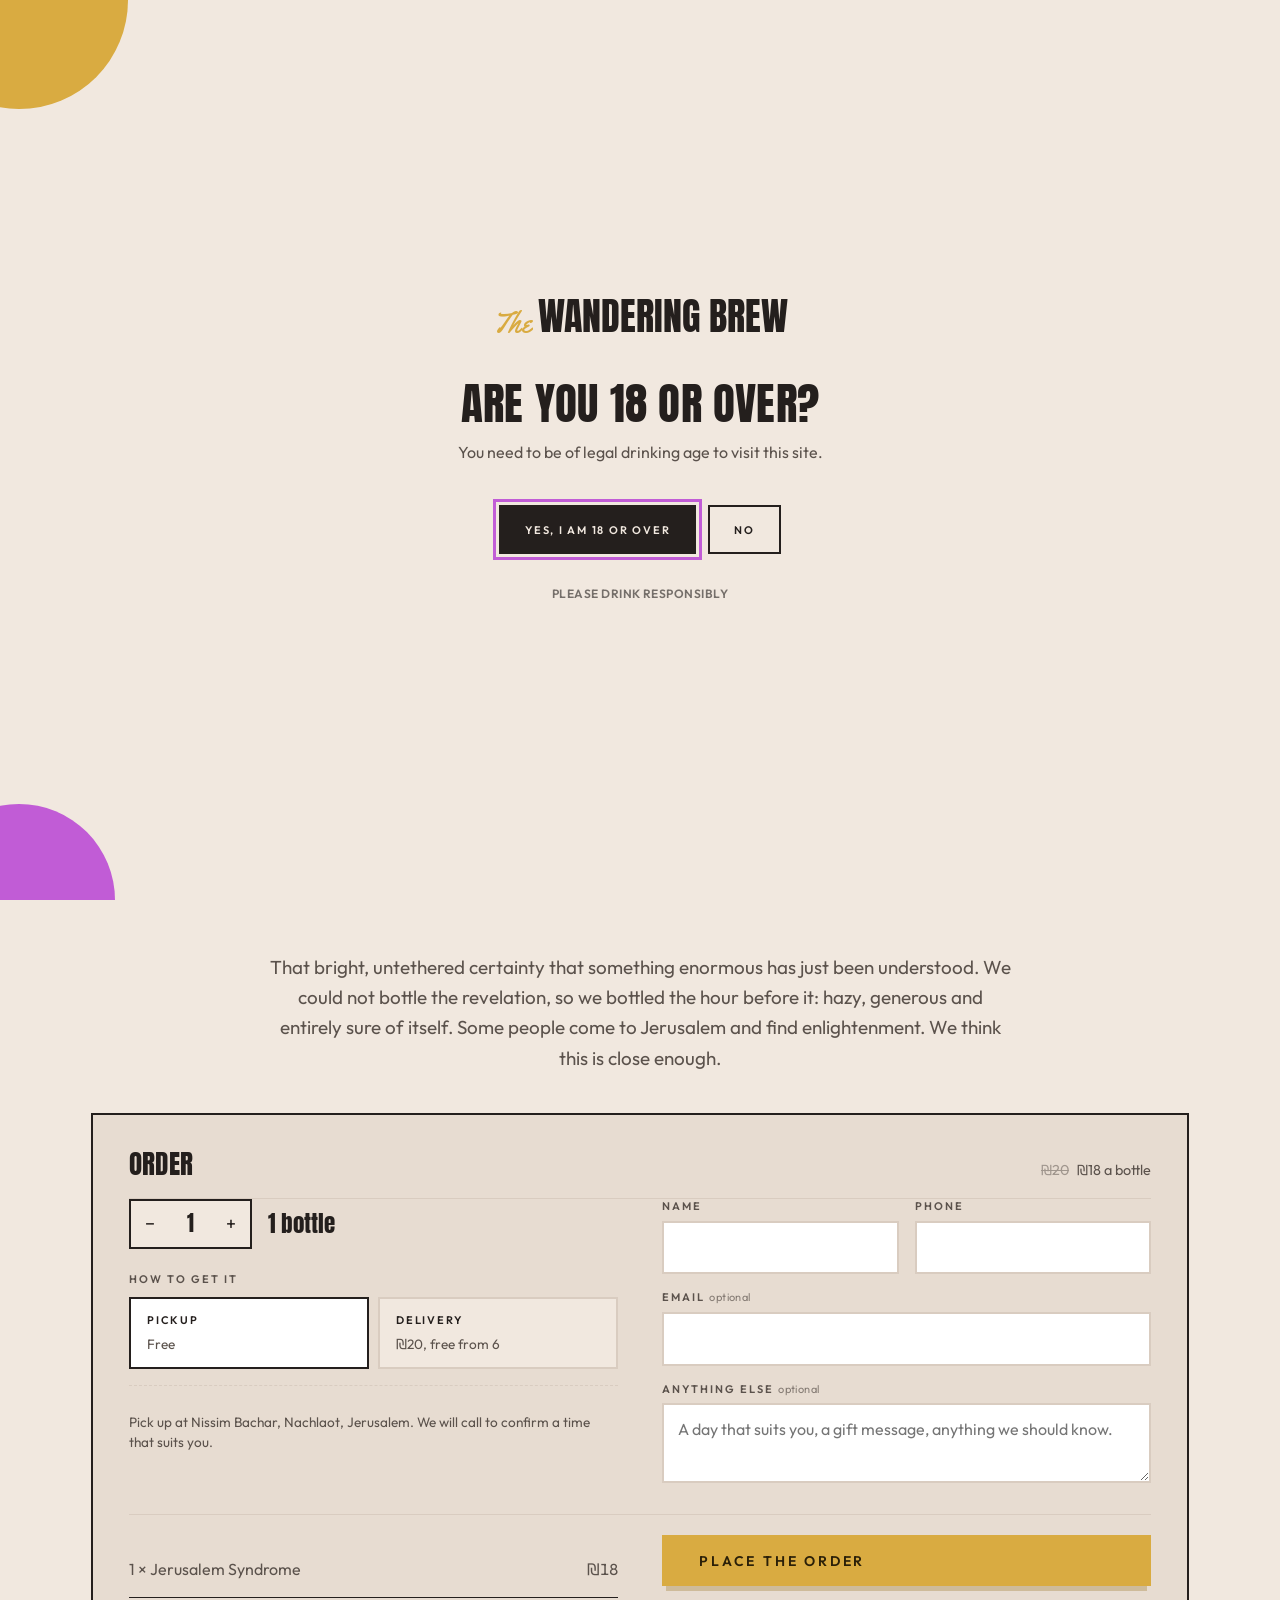
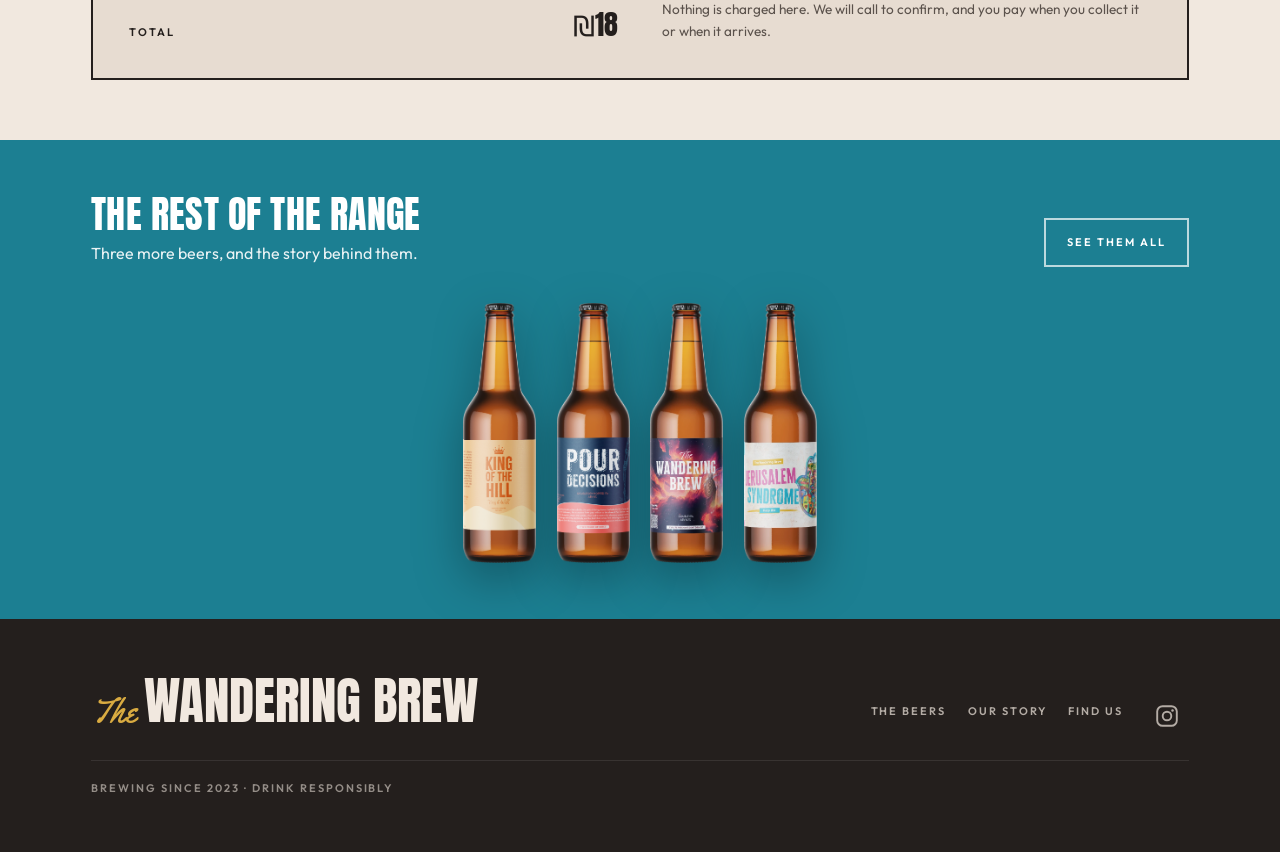
==== commit 95db598c: "Put the pitch and the buy button on the first screen Taking the cue from the flyers: the gold name c" ====
--- a/index.html
+++ b/index.html
@@ -65,112 +65,136 @@
 
 <main id="top">
 
-  <section class="shop">
-    <div class="blob gold" aria-hidden="true"></div>
-    <div class="blob orchid" aria-hidden="true"></div>
+  <section class="hb">
     <div class="wrap">
 
-      <div class="shop-art">
+      <div class="hb-art">
         <img src="img/bottle-jerusalem-syndrome.png" width="333" height="1182"
              alt="A bottle of Jerusalem Syndrome, its watercolour hamsa label on plaster.">
       </div>
 
-      <div class="shop-main">
-        <div class="tag lbl">New release</div>
+      <div class="hb-copy">
+        <div class="chip chip-gold">The Wandering Brew</div>
         <h1><span class="j">Jerusalem</span><span class="s">Syndrome</span></h1>
         <svg class="brush" viewBox="0 0 320 16" aria-hidden="true">
           <path d="M3 11 C60 4, 120 13, 178 7 C226 2, 274 10, 316 5"
                 fill="none" stroke="var(--gold)" stroke-width="7" stroke-linecap="round"/>
         </svg>
-        <p class="blurb">That bright, untethered certainty that something enormous has just been understood. We could not bottle the revelation, so we bottled the hour before it: hazy, generous and entirely sure of itself. Some people come to Jerusalem and find enlightenment. We think this is close enough.</p>
-        <div class="specs lbl" style="--hair:var(--line)">
-          <div><span class="k">ABV</span><span class="v">5.6%</span></div>
-          <div><span class="k">Style</span><span class="v">Hazy IPA</span></div>
-          <div><span class="k">Price</span><span class="v"><s>&#8362;20</s> &#8362;18</span></div>
-        </div>
-
-        <form class="order" id="order" novalidate>
-          <div class="order-head">
-            <h2>Order</h2>
-            <div class="each"><s>&#8362;20</s> &#8362;18 a bottle</div>
-          </div>
-
-          <div class="row row-qty">
-            <div class="qty" role="group" aria-label="Number of bottles">
-              <button type="button" class="qty-btn" data-step="-1" aria-label="One fewer">&minus;</button>
-              <input class="qty-n" id="qty" name="qty" type="number" inputmode="numeric"
-                     min="1" max="24" step="1" value="1" aria-label="Bottles">
-              <button type="button" class="qty-btn" data-step="1" aria-label="One more">+</button>
-            </div>
-            <div class="sum" data-bottles>1 bottle</div>
-          </div>
-
-          <div class="row">
-            <div class="lbl">How to get it</div>
-            <div class="seg">
-              <input type="radio" name="method" id="m-pickup" value="pickup" checked>
-              <label for="m-pickup"><span class="t">Pickup</span><span class="d" data-pickup-d>Free</span></label>
-              <input type="radio" name="method" id="m-delivery" value="delivery">
-              <label for="m-delivery"><span class="t">Delivery</span><span class="d" data-delivery-d>Central Jerusalem</span></label>
-            </div>
-
-            <div class="panel" id="pickup-panel">
-              <p class="hint" data-pickup-note></p>
-            </div>
-
-            <div class="panel" id="delivery-panel" hidden>
-              <div class="field" style="margin-top:0">
-                <label class="lbl" for="address">Delivery address</label>
-                <textarea id="address" name="address" autocomplete="street-address"
-                          placeholder="Street and number, apartment, neighbourhood"></textarea>
-              </div>
-              <p class="hint" data-delivery-note></p>
-            </div>
-          </div>
-
-          <div class="field pair">
-            <div>
-              <label class="lbl" for="name">Name</label>
-              <input id="name" name="name" autocomplete="name" required>
-            </div>
-            <div>
-              <label class="lbl" for="phone">Phone</label>
-              <input id="phone" name="phone" type="tel" autocomplete="tel" required>
-            </div>
-          </div>
-          <div class="field">
-            <label class="lbl" for="email">Email <span class="opt">optional</span></label>
-            <input id="email" name="email" type="email" autocomplete="email">
-          </div>
-          <div class="field">
-            <label class="lbl" for="notes">Anything else <span class="opt">optional</span></label>
-            <textarea id="notes" name="notes" placeholder="A day that suits you, a gift message, anything we should know."></textarea>
-          </div>
-          <div class="hp" aria-hidden="true">
-            <label>Company <input id="company" name="company" tabindex="-1" autocomplete="off"></label>
-          </div>
-
+        <div class="chip-row">
+          <span class="chip chip-cyan">Hazy IPA</span>
+          <span class="chip chip-cyan">5.6%</span>
+        </div>
+        <p class="hb-line">A little journey in every pour.</p>
+
+        <div class="hb-go">
+          <div class="price">
+            <s>&#8362;20</s><b>&#8362;18</b><i>a bottle</i>
+          </div>
+          <a class="btn btn-go" href="#order-zone" data-go>Order now <span aria-hidden="true">&rarr;</span></a>
+        </div>
+        <p class="hb-note">Pickup in Nachlaot, or delivery in central Jerusalem &mdash; free from 6 bottles.</p>
+      </div>
+
+    </div>
+    <div class="facts">
+      <span>Hazy IPA</span><span>Bold flavour</span><span>Good vibes</span>
+    </div>
+  </section>
+
+  <section class="orderzone" id="order-zone">
+    <div class="wrap">
+      <p class="pitch">That bright, untethered certainty that something enormous has just been understood. We could not bottle the revelation, so we bottled the hour before it: hazy, generous and entirely sure of itself. Some people come to Jerusalem and find enlightenment. We think this is close enough.</p>
+
+      <form class="order" id="order" novalidate>
+        <div class="order-head">
+          <h2>Order</h2>
+          <div class="each"><s>&#8362;20</s> &#8362;18 a bottle</div>
+        </div>
+
+        <div class="order-grid">
+          <div class="og-col">
+            <div class="row row-qty">
+              <div class="qty" role="group" aria-label="Number of bottles">
+                <button type="button" class="qty-btn" data-step="-1" aria-label="One fewer">&minus;</button>
+                <input class="qty-n" id="qty" name="qty" type="number" inputmode="numeric"
+                       min="1" max="24" step="1" value="1" aria-label="Bottles">
+                <button type="button" class="qty-btn" data-step="1" aria-label="One more">+</button>
+              </div>
+              <div class="sum" data-bottles>1 bottle</div>
+            </div>
+
+            <div class="row">
+              <div class="lbl">How to get it</div>
+              <div class="seg">
+                <input type="radio" name="method" id="m-pickup" value="pickup" checked>
+                <label for="m-pickup"><span class="t">Pickup</span><span class="d" data-pickup-d>Free</span></label>
+                <input type="radio" name="method" id="m-delivery" value="delivery">
+                <label for="m-delivery"><span class="t">Delivery</span><span class="d" data-delivery-d>Central Jerusalem</span></label>
+              </div>
+
+              <div class="panel" id="pickup-panel">
+                <p class="hint" data-pickup-note></p>
+              </div>
+
+              <div class="panel" id="delivery-panel" hidden>
+                <div class="field" style="margin-top:0">
+                  <label class="lbl" for="address">Delivery address</label>
+                  <textarea id="address" name="address" autocomplete="street-address"
+                            placeholder="Street and number, apartment, neighbourhood"></textarea>
+                </div>
+                <p class="hint" data-delivery-note></p>
+              </div>
+            </div>
+          </div>
+
+          <div class="og-col">
+            <div class="field pair">
+              <div>
+                <label class="lbl" for="name">Name</label>
+                <input id="name" name="name" autocomplete="name" required>
+              </div>
+              <div>
+                <label class="lbl" for="phone">Phone</label>
+                <input id="phone" name="phone" type="tel" autocomplete="tel" required>
+              </div>
+            </div>
+            <div class="field">
+              <label class="lbl" for="email">Email <span class="opt">optional</span></label>
+              <input id="email" name="email" type="email" autocomplete="email">
+            </div>
+            <div class="field">
+              <label class="lbl" for="notes">Anything else <span class="opt">optional</span></label>
+              <textarea id="notes" name="notes" placeholder="A day that suits you, a gift message, anything we should know."></textarea>
+            </div>
+          </div>
+        </div>
+
+        <div class="hp" aria-hidden="true">
+          <label>Company <input id="company" name="company" tabindex="-1" autocomplete="off"></label>
+        </div>
+
+        <div class="order-foot">
           <div class="totals" data-totals></div>
-
-          <button class="btn" type="submit" id="send">Place the order</button>
-          <p class="err" id="err" role="alert" hidden></p>
-          <p class="pay-note">Nothing is charged here. We will call to confirm, and you pay when you collect it or when it arrives.</p>
-        </form>
-
-        <div class="order order-done" id="done" hidden>
-          <h2>Order received</h2>
-          <p>Thanks — we have it. We will call you on <b data-done-phone></b> to confirm.</p>
-          <div class="totals" data-done-totals></div>
-        </div>
-
-        <div class="order" id="fallback" hidden>
-          <h2>Almost there</h2>
-          <p style="color:var(--ink-2);margin-top:.5rem">We could not send this from the site, so your mail app should have opened with the order in it. If it did not, copy the order below and send it to <a href="mailto:info@thewanderingbrew.co.il">info@thewanderingbrew.co.il</a>.</p>
-          <pre id="fallback-text" style="white-space:pre-wrap;font:inherit;background:var(--plaster-2);padding:1rem;margin-top:1rem"></pre>
-          <button class="btn" type="button" id="copy">Copy it</button>
-        </div>
-      </div>
-
+          <div class="order-go">
+            <button class="btn btn-go" type="submit" id="send">Place the order</button>
+            <p class="err" id="err" role="alert" hidden></p>
+            <p class="pay-note">Nothing is charged here. We will call to confirm, and you pay when you collect it or when it arrives.</p>
+          </div>
+        </div>
+      </form>
+
+      <div class="order order-done" id="done" hidden>
+        <h2>Order received</h2>
+        <p>Thanks &mdash; we have it. We will call you on <b data-done-phone></b> to confirm.</p>
+        <div class="totals" data-done-totals></div>
+      </div>
+
+      <div class="order" id="fallback" hidden>
+        <h2>Almost there</h2>
+        <p style="color:var(--ink-2);margin-top:.5rem">We could not send this from the site, so your mail app should have opened with the order in it. If it did not, copy the order below and send it to <a href="mailto:info@thewanderingbrew.co.il">info@thewanderingbrew.co.il</a>.</p>
+        <pre id="fallback-text" style="white-space:pre-wrap;font:inherit;background:var(--plaster-2);padding:1rem;margin-top:1rem"></pre>
+        <button class="btn" type="button" id="copy">Copy it</button>
+      </div>
     </div>
   </section>
 
--- a/site.css
+++ b/site.css
@@ -374,47 +374,115 @@
 
 /* ==========================================================================
    BUY PAGE  (index.html)
-   The landing page is the order page: one product, one form, no cart hop.
+   The first screen is the whole pitch: name, price, button. Nobody should have
+   to scroll to find out how to buy it. The form itself sits just below.
    ========================================================================== */
 
-/* overflow:clip, not hidden - hidden would make .shop a scroll container and
-   the sticky bottle below would never stick. clip crops the blobs just the
-   same without that side effect. */
-.shop{position:relative;overflow:clip;background:var(--plaster-2)}
-.shop .wrap{
+.hb{
+  position:relative;overflow:clip;
+  background:linear-gradient(174deg,#E4F1F6 0%,#F2EAE1 56%,var(--plaster-2) 100%);
+  display:flex;flex-direction:column;justify-content:center;
+  min-height:calc(100svh - var(--bar,68px));
+}
+.hb .wrap{
+  flex:1;display:grid;align-items:center;
+  grid-template-columns:minmax(0,.82fr) minmax(0,1fr);
+  gap:clamp(1rem,4vw,3.5rem);
+  padding-block:clamp(1rem,3vw,2.25rem);
+}
+.hb-art img{
+  height:min(64vh,610px);width:auto;margin-inline:auto;
+  filter:drop-shadow(0 30px 38px rgba(36,22,64,.3));
+}
+.hb h1{font-size:clamp(2.7rem,8.4vw,6.4rem);line-height:.86;margin-top:.7rem}
+.hb h1 .j{color:var(--orchid);display:block}
+.hb h1 .s{color:var(--cyan);display:block}
+.hb .brush{margin-top:.5rem}
+
+/* the flyers' little filled labels */
+.chip{
+  display:inline-block;padding:.42rem .85rem;line-height:1;
+  font-family:var(--body);font-size:.6875rem;font-weight:700;
+  letter-spacing:.16em;text-transform:uppercase;
+}
+.chip-gold{background:var(--gold);color:#2B2008}
+.chip-cyan{background:var(--cyan);color:#06303E}
+.chip-row{display:flex;gap:.5rem;flex-wrap:wrap;margin-top:clamp(.75rem,2vw,1rem)}
+
+.hb-line{
+  font-family:var(--script);color:var(--navy);
+  font-size:clamp(1.35rem,3.1vw,2.2rem);line-height:1.15;
+  margin-top:clamp(.75rem,2vw,1.1rem);
+}
+
+.hb-go{
+  display:flex;align-items:center;gap:clamp(1rem,2.4vw,1.75rem);flex-wrap:wrap;
+  margin-top:clamp(1.1rem,2.8vw,1.75rem);
+}
+.price{display:flex;align-items:baseline;gap:.45rem}
+.price s{font-family:var(--display);font-size:1.4rem;opacity:.42;text-decoration-thickness:2px}
+.price b{font-family:var(--display);font-weight:400;line-height:1;
+  font-size:clamp(2.1rem,4.4vw,2.9rem)}
+.price i{font-style:normal;font-size:.9rem;color:var(--ink-2)}
+
+/* the one button the page is built around */
+.btn-go{
+  background:var(--gold);color:#2B2008;
+  font-size:.875rem;letter-spacing:.2em;padding:1.3rem 2.3rem;
+  text-decoration:none;display:inline-flex;align-items:center;gap:.65rem;
+  box-shadow:0 9px 0 -4px rgba(140,101,12,.28);
+}
+.btn-go:hover{background:#E8BB4F;opacity:1}
+.hb-note{margin-top:clamp(.8rem,2vw,1.1rem);font-size:.9rem;color:var(--ink-2);max-width:54ch}
+
+.facts{
   position:relative;z-index:1;
-  display:grid;grid-template-columns:minmax(0,300px) minmax(0,1fr);
-  gap:clamp(1.5rem,5vw,4rem);align-items:start;
-  padding-block:clamp(2rem,5vw,3.5rem) clamp(2.75rem,6vw,4.5rem);
-}
-.shop-art img{
-  height:min(56vh,470px);width:auto;margin-inline:auto;
-  filter:drop-shadow(0 26px 32px rgba(36,22,64,.3));
-}
-/* the bottle holds station while the form scrolls past it */
-@media (min-width:861px){.shop-art{position:sticky;top:calc(var(--bar,68px) + 1rem)}}
+  display:flex;justify-content:center;gap:clamp(1.25rem,4vw,3rem);flex-wrap:wrap;
+  padding:clamp(.85rem,1.8vw,1.15rem) var(--gutter);
+  background:rgba(36,31,29,.05);border-top:1px solid rgba(36,31,29,.09);
+}
+.facts span{
+  font-family:var(--body);font-size:.6875rem;font-weight:700;
+  letter-spacing:.18em;text-transform:uppercase;color:var(--ink-2);
+}
+.facts span + span{position:relative}
+.facts span + span::before{
+  content:"";position:absolute;top:50%;width:1px;height:1em;
+  left:calc(-1 * clamp(.62rem,2vw,1.5rem));
+  background:rgba(36,31,29,.28);transform:translateY(-50%);
+}
+
 @media (max-width:860px){
-  /* the bottle earns its place but not the whole first screen: shrink it so the
-     order form starts above the fold on a phone */
-  .shop .wrap{grid-template-columns:1fr;padding-block:1.25rem clamp(2.25rem,6vw,3rem)}
-  .shop-art{order:-1}
-  .shop-art img{height:min(27vh,210px)}
-  .shop .blurb{margin-top:1rem}
-  .order{margin-top:1.5rem}
-}
-.shop h1{font-size:clamp(2.6rem,7.6vw,5.4rem);line-height:.88}
-.shop h1 .j{color:var(--orchid);display:block}
-.shop h1 .s{color:var(--cyan);display:block}
-.shop .blurb{
-  margin-top:clamp(1.25rem,3vw,1.75rem);
-  font-size:clamp(1rem,1.5vw,1.15rem);color:var(--ink-2);max-width:46ch;
+  .hb{min-height:0}
+  .hb .wrap{grid-template-columns:1fr;gap:.5rem;padding-block:.75rem 1.25rem}
+  .hb-art{order:-1}
+  .hb-art img{height:min(30vh,215px)}
+  .hb .brush{display:none}
+  .hb-go{gap:1rem}
+  .btn-go{flex:1 1 auto;justify-content:center}
+}
+
+/* A short phone - an SE, or any phone showing its browser chrome - still has to
+   reach the button without scrolling, so the bottle gives up the space.
+   Must follow the block above: same specificity, so the later rule wins. */
+@media (max-width:860px) and (max-height:700px){
+  .hb-art img{height:min(22vh,150px)}
+  .hb .wrap{gap:.25rem;padding-block:.5rem 1rem}
+  .hb-line{font-size:1.2rem}
 }
 
 /* ---------- the order form ---------- */
+
+.orderzone{background:var(--plaster);scroll-margin-top:var(--bar,68px)}
+.orderzone .wrap{padding-block:clamp(2.25rem,5.5vw,3.75rem)}
+.pitch{
+  max-width:62ch;margin:0 auto clamp(1.75rem,4vw,2.5rem);text-align:center;
+  font-size:clamp(1rem,1.6vw,1.18rem);color:var(--ink-2);
+}
+
 .order{
-  margin-top:clamp(1.75rem,4vw,2.5rem);
-  background:var(--plaster);border:2px solid var(--ink);
-  padding:clamp(1.25rem,3vw,2rem);max-width:34rem;
+  background:var(--plaster-2);border:2px solid var(--ink);
+  padding:clamp(1.25rem,3vw,2.25rem);
 }
 .order-head{
   display:flex;justify-content:space-between;align-items:baseline;gap:1rem;
@@ -424,13 +492,20 @@
 .order-head .each{font-size:.9rem;color:var(--ink-2)}
 .order-head .each s{opacity:.5;margin-right:.3rem}
 
+/* two columns from 900px: the choices on the left, who you are on the right.
+   Roughly halves how far the form runs down the page. */
+.order-grid{display:grid;grid-template-columns:1fr;gap:0 clamp(1.5rem,3.5vw,3.5rem)}
+@media (min-width:900px){
+  .order-grid{grid-template-columns:1fr 1fr}
+  .order-grid .og-col > :first-child{margin-top:0}
+}
+
 .row{margin-top:1.4rem}
 .row > .lbl{color:var(--ink-2);margin-bottom:.6rem}
 .row-qty{display:flex;align-items:center;gap:1rem;flex-wrap:wrap}
-.order .qty{border-color:var(--ink)}
+.order .qty{border-color:var(--ink);background:var(--plaster)}
 .row-qty .sum{font-family:var(--display);font-size:1.45rem;line-height:1}
 
-/* pickup / delivery, as a two-up segmented control */
 .seg{display:grid;grid-template-columns:1fr 1fr;gap:.6rem}
 .seg input{position:absolute;opacity:0;width:0;height:0}
 .seg label{
@@ -466,7 +541,13 @@
 .field.pair > div{min-width:0}
 .hp{position:absolute;left:-9999px;width:1px;height:1px;overflow:hidden}
 
-.totals{margin-top:1.5rem;padding-top:1rem;border-top:1px solid var(--line)}
+/* totals on the left, the button on the right, rather than stacked */
+.order-foot{
+  margin-top:1.5rem;padding-top:1.25rem;border-top:1px solid var(--line);
+  display:grid;grid-template-columns:1fr;gap:1.25rem clamp(1.5rem,3.5vw,3.5rem);
+}
+@media (min-width:900px){.order-foot{grid-template-columns:1fr 1fr;align-items:end}}
+.totals{display:grid}
 .t-line{display:flex;justify-content:space-between;gap:1rem;padding-block:.3rem;color:var(--ink-2)}
 .t-line .v{font-variant-numeric:tabular-nums}
 .t-total{
@@ -476,17 +557,17 @@
 .t-total .k{font-family:var(--body);font-size:.6875rem;font-weight:600;letter-spacing:.18em;text-transform:uppercase}
 .t-total .v{font-family:var(--display);font-size:1.75rem;line-height:1;font-variant-numeric:tabular-nums}
 
-.order .btn{width:100%;margin-top:1.25rem;padding-block:1.15rem}
-.order .btn[disabled]{opacity:.55;cursor:default}
+.order-go .btn{width:100%;padding-block:1.15rem;border:0;cursor:pointer}
+.order-go .btn[disabled]{opacity:.55;cursor:default}
 .pay-note{margin-top:.85rem;font-size:.85rem;color:var(--ink-2);line-height:1.55}
 .err{margin-top:.85rem;font-size:.9rem;color:#9B2C1F;line-height:1.5}
 .err[hidden]{display:none}
 
-/* what replaces the form once the order lands */
-.order-done{display:grid;gap:.5rem}
+.order-done{display:grid;gap:.5rem;max-width:34rem;margin-inline:auto}
 .order-done h2{font-size:clamp(1.5rem,3.5vw,2rem)}
 .order-done p{color:var(--ink-2)}
-.order-done .totals{margin-top:1rem}
+.order-done .totals{margin-top:1rem;padding-top:1rem;border-top:1px solid var(--line)}
+#fallback{max-width:40rem;margin-inline:auto}
 
 /* ---------- the rest of the range ---------- */
 .range{background:var(--teal);color:#fff;position:relative;overflow:hidden}
